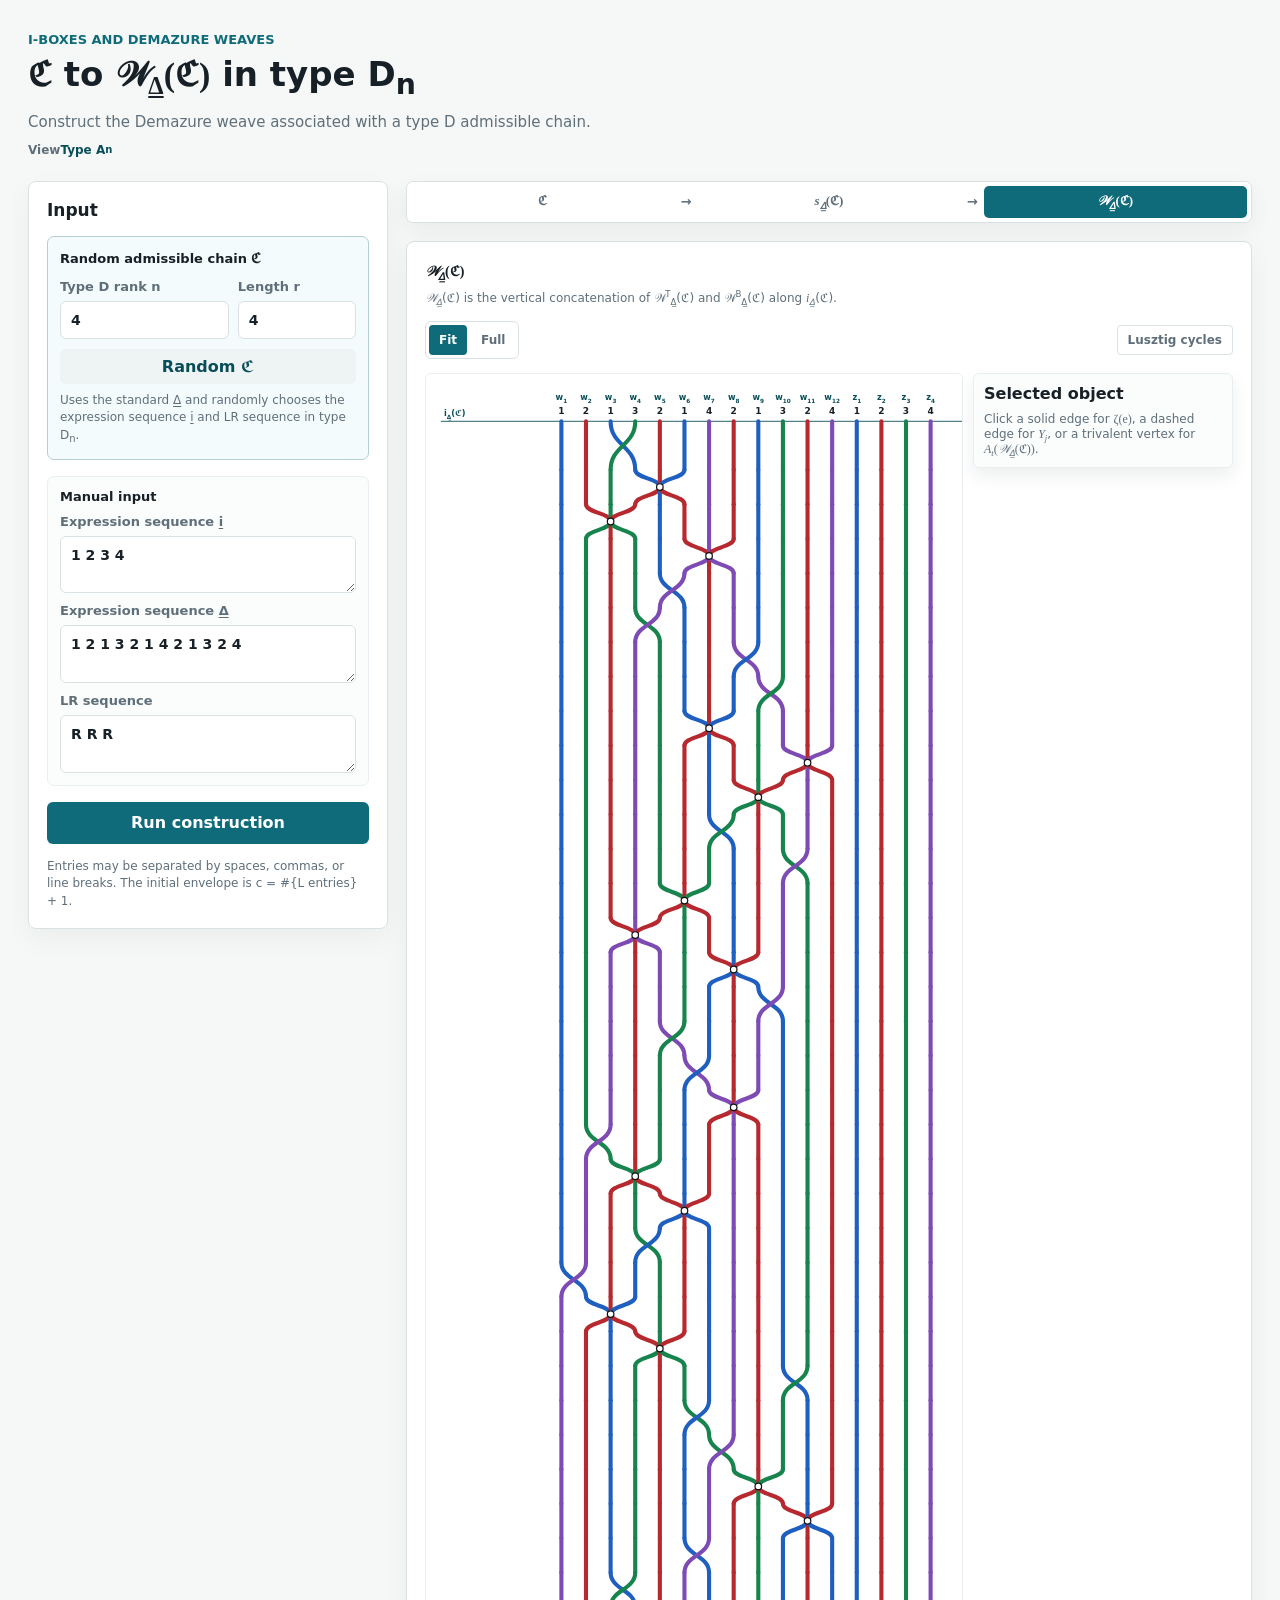
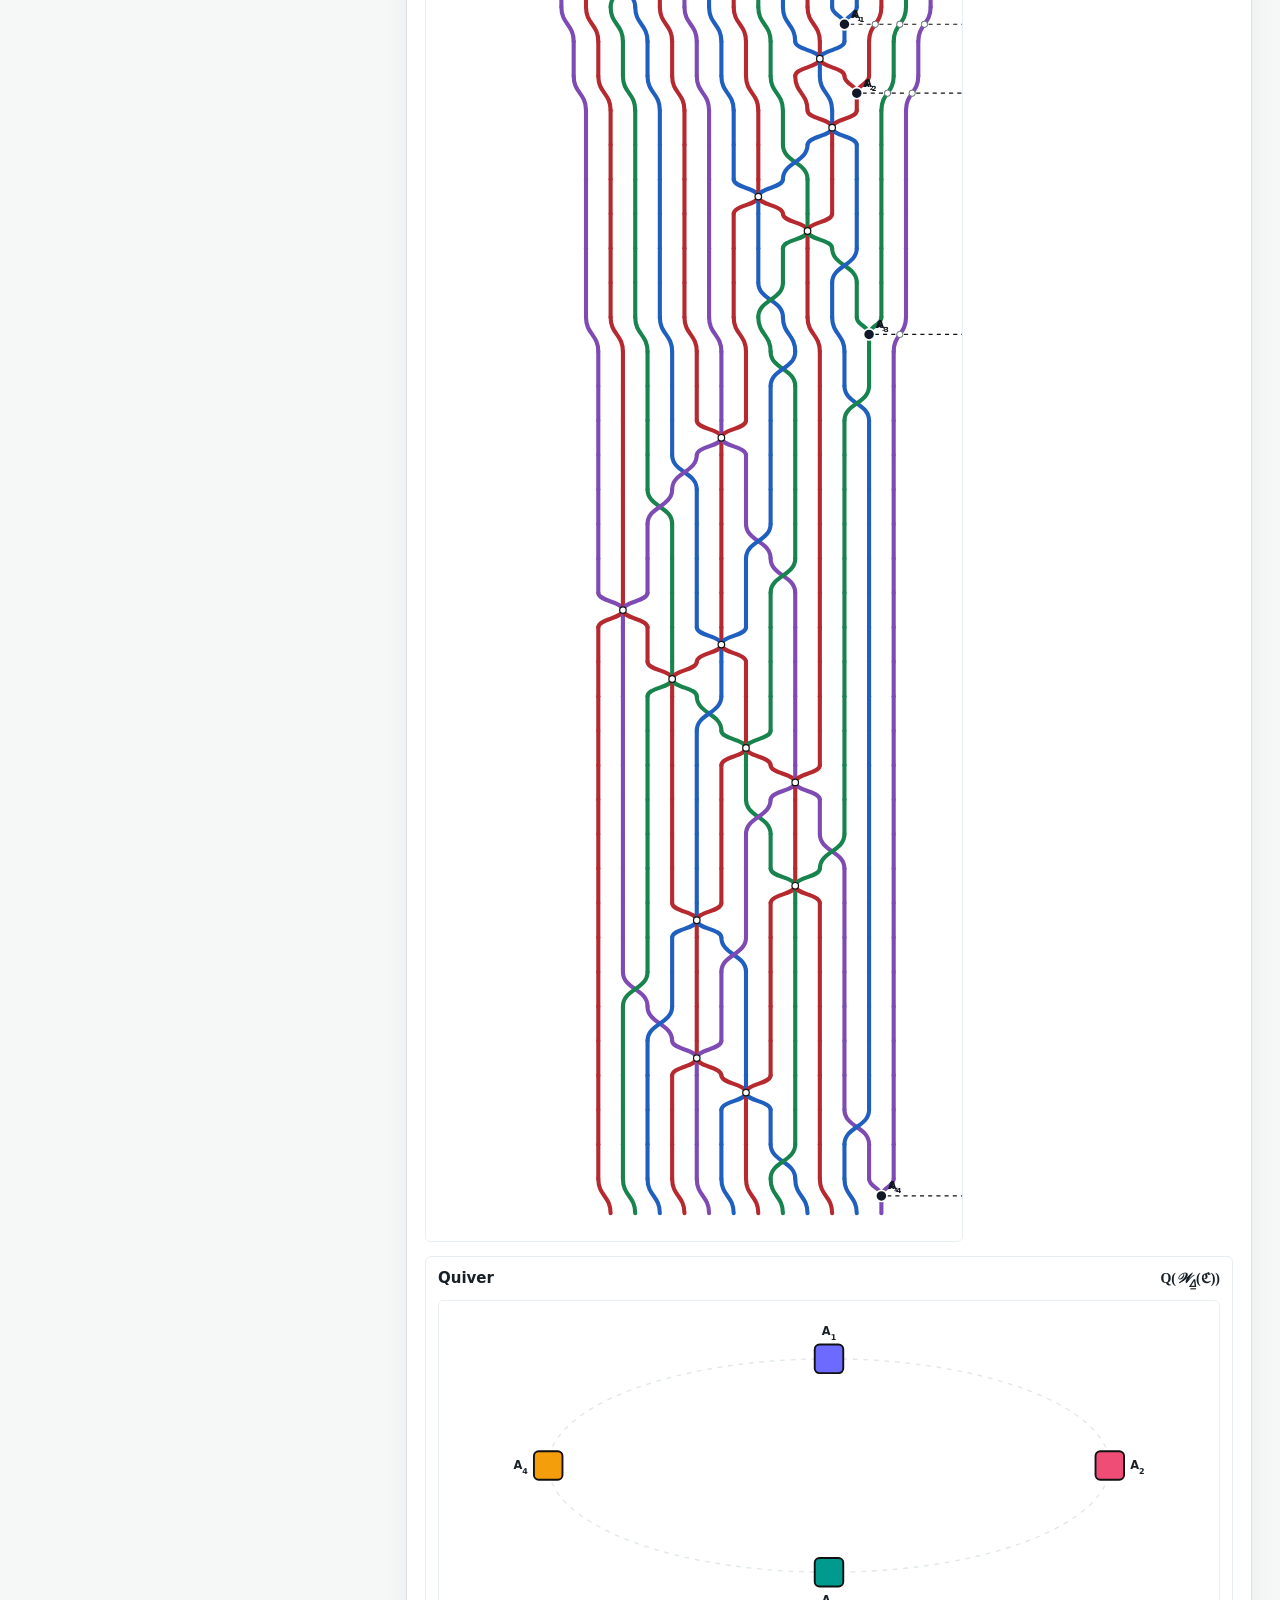
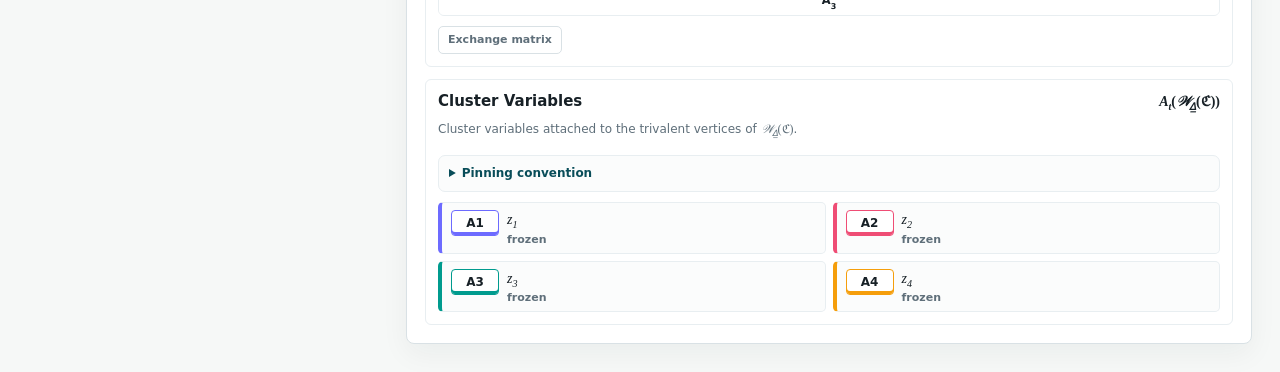
==== d-experiment.html @ 9f7ff583 "Stabilize type D random examples" ====
<!doctype html>
<html lang="en">
  <head>
    <meta charset="utf-8">
    <meta name="viewport" content="width=device-width, initial-scale=1">
    <title>Type D_n Admissible Chain and Demazure Weave</title>
    <link rel="stylesheet" href="./style.css">
  </head>
  <body>
    <main class="app-shell">
      <header class="page-header">
        <div>
          <p class="eyebrow">i-boxes and Demazure weaves</p>
          <h1><span class="formula header-formula">ℭ</span> to <span class="formula header-formula">𝒲<sub><span class="notation-underline">Δ</span></sub>(ℭ)</span> in type D<sub>n</sub></h1>
          <p class="subtitle">
            Construct the Demazure weave associated with a type D admissible chain.
          </p>
          <div class="page-links">
            <a class="page-link" href="./index.html">Type A<sub>n</sub></a>
          </div>
        </div>
      </header>

      <section class="workspace">
        <form id="input-form" class="input-panel">
          <div class="panel-header">
            <h2>Input</h2>
          </div>

          <section class="input-subpanel random-input-panel">
            <div class="input-subpanel-header">
              <h3>Random admissible chain <span class="formula">ℭ</span></h3>
            </div>
            <div class="random-input-grid">
              <label class="field">
                <span>Type D rank n</span>
                <input id="rank-input" name="rank" type="number" min="4" step="1" inputmode="numeric">
              </label>

              <label class="field">
                <span>Length r</span>
                <input id="r-input" name="r" type="number" min="1" step="1" inputmode="numeric">
              </label>
            </div>
            <button type="button" id="random-button" class="secondary-button random-button">Random ℭ</button>
            <p class="input-note">
              Uses the standard <span class="notation-underline">Δ</span> and randomly chooses the expression sequence <span class="notation-underline">i</span> and LR sequence in type D<sub>n</sub>.
            </p>
          </section>

          <section class="input-subpanel manual-input-panel">
            <div class="input-subpanel-header">
              <h3>Manual input</h3>
            </div>

            <label class="field">
              <span>Expression sequence <span class="notation-underline">i</span></span>
              <textarea id="u-input" name="u" rows="2" spellcheck="false"></textarea>
            </label>

            <label class="field">
              <span>Expression sequence <span class="notation-underline">Δ</span></span>
              <textarea id="rxw-input" name="rxw" rows="2" spellcheck="false"></textarea>
            </label>

            <label class="field">
              <span>LR sequence</span>
              <textarea id="lr-input" name="lr" rows="2" spellcheck="false"></textarea>
            </label>
          </section>

          <button type="submit" class="primary-button">Run construction</button>
          <p class="input-note">
            Entries may be separated by spaces, commas, or line breaks.
            The initial envelope is c = #{L entries} + 1.
          </p>
          <div id="error-box" class="error-box" hidden></div>
        </form>

        <section id="output" class="output-panel" aria-live="polite"></section>
      </section>
    </main>

    <script type="module" src="./src/d-experiment.mjs"></script>
  </body>
</html>
---- style.css ----
:root {
  color-scheme: light;
  --ink: #172026;
  --muted: #5f6f7a;
  --line: #d9e1e5;
  --soft-line: #e8eef1;
  --panel: #ffffff;
  --page: #f6f8f7;
  --accent: #0f6b7a;
  --accent-strong: #094d59;
  --accent-soft: #d8eef1;
  --ibox: #f6c05f;
  --ibox-line: #c6871c;
  --effective: #0f6b7a;
  --prefix: #d9e7ff;
  --chain: #f9e4b7;
  --lr-l-bg: #f8dfaa;
  --lr-l-line: #c28a23;
  --lr-r-bg: #dceee9;
  --lr-r-line: #74a99d;
  font-family: Inter, ui-sans-serif, system-ui, -apple-system, BlinkMacSystemFont, "Segoe UI", sans-serif;
}

* {
  box-sizing: border-box;
}

body {
  margin: 0;
  background: var(--page);
  color: var(--ink);
}

button,
input,
textarea {
  font: inherit;
}

.app-shell {
  width: min(1440px, 100%);
  margin: 0 auto;
  padding: 28px;
}

.page-header {
  display: flex;
  justify-content: space-between;
  align-items: end;
  gap: 24px;
  padding: 4px 0 24px;
}

.page-header > div {
  min-width: 0;
  max-width: 100%;
}

.eyebrow {
  margin: 0 0 8px;
  color: var(--accent);
  font-size: 13px;
  font-weight: 700;
  text-transform: uppercase;
}

h1,
h2 {
  margin: 0;
  font-weight: 750;
  letter-spacing: 0;
}

h1 {
  font-size: 34px;
  line-height: 1.15;
}

h2 {
  font-size: 17px;
}

.subtitle {
  max-width: 760px;
  margin: 10px 0 0;
  color: var(--muted);
  font-size: 15px;
  line-height: 1.55;
}

.page-links {
  display: flex;
  flex-wrap: wrap;
  gap: 10px;
  margin-top: 8px;
}

.page-link {
  display: inline-flex;
  align-items: center;
  color: var(--accent-strong);
  font-size: 12px;
  font-weight: 750;
  text-decoration: none;
}

.page-link::before {
  content: "View ";
  color: var(--muted);
  font-weight: 650;
}

.page-link:hover {
  color: var(--accent);
  text-decoration: underline;
  text-underline-offset: 3px;
}

.workspace {
  display: grid;
  grid-template-columns: minmax(280px, 360px) minmax(0, 1fr);
  gap: 18px;
  align-items: start;
}

.input-panel,
.card {
  min-width: 0;
  border: 1px solid var(--line);
  border-radius: 8px;
  background: var(--panel);
  box-shadow: 0 10px 28px rgba(23, 32, 38, 0.05);
}

.input-panel {
  position: sticky;
  top: 18px;
  display: grid;
  gap: 16px;
  padding: 18px;
}

.panel-header {
  display: flex;
  flex-wrap: wrap;
  align-items: center;
  justify-content: space-between;
  gap: 12px;
}

.button-row {
  display: flex;
  flex-wrap: wrap;
  gap: 7px;
}

.input-subpanel {
  display: grid;
  gap: 10px;
  border: 1px solid var(--soft-line);
  border-radius: 7px;
  background: #fbfcfc;
  padding: 12px;
}

.random-input-panel {
  border-color: color-mix(in srgb, var(--accent) 24%, var(--soft-line));
  background: #f4fbfc;
}

.input-subpanel-header {
  display: flex;
  align-items: baseline;
  justify-content: space-between;
  gap: 8px;
}

.input-subpanel-header h3 {
  margin: 0;
  color: var(--ink);
  font-size: 13px;
  font-weight: 850;
}

.random-input-grid {
  display: grid;
  grid-template-columns: minmax(0, 1fr) minmax(74px, 0.7fr);
  gap: 9px;
}

.dynkin-card {
  display: grid;
  grid-template-columns: 108px minmax(0, 1fr);
  align-items: center;
  gap: 10px;
  border: 1px solid var(--soft-line);
  border-radius: 7px;
  background: rgba(255, 255, 255, 0.68);
  padding: 10px;
}

.dynkin-card p {
  margin: 0;
  color: var(--muted);
  font-size: 12px;
  line-height: 1.35;
}

.pinning-details {
  border: 1px solid var(--soft-line);
  border-radius: 7px;
  background: rgba(255, 255, 255, 0.68);
  color: var(--muted);
  font-size: 12px;
  line-height: 1.45;
}

.pinning-details summary {
  cursor: pointer;
  color: var(--accent-strong);
  font-weight: 800;
  padding: 9px 10px;
}

.pinning-details p {
  margin: 0;
  padding: 0 10px 9px;
}

.variable-pinning-details {
  margin-top: 8px;
  background: #fbfcfc;
}

.pinning-basis {
  display: flex;
  flex-wrap: wrap;
  gap: 6px;
  padding: 0 10px 10px;
}

.pinning-basis .formula,
.pinning-chip {
  border: 1px solid var(--soft-line);
  border-radius: 999px;
  background: #fff;
  color: var(--ink);
  padding: 4px 8px;
  font-size: 12px;
}

.pinning-interactive {
  display: grid;
  grid-template-columns: minmax(128px, 0.75fr) minmax(0, 1.25fr);
  gap: 10px;
  padding: 0 10px 10px;
}

.pinning-diagram-slot,
.pinning-info-slot {
  min-width: 0;
}

.pinning-dynkin-svg {
  display: block;
  width: 100%;
  max-width: 260px;
  height: auto;
  overflow: visible;
}

.pinning-dynkin-edge {
  stroke: #69787a;
  stroke-width: 2;
  stroke-linecap: round;
}

.pinning-dynkin-node {
  cursor: pointer;
  outline: none;
}

.pinning-dynkin-node circle {
  fill: #fff;
  stroke: var(--accent-strong);
  stroke-width: 1.6;
}

.pinning-dynkin-node text {
  fill: var(--accent-strong);
  font-size: 12px;
  font-weight: 850;
  text-anchor: middle;
  pointer-events: none;
}

.pinning-dynkin-node:hover circle,
.pinning-dynkin-node:focus circle,
.pinning-dynkin-node.active circle {
  fill: var(--accent);
  stroke: var(--accent);
}

.pinning-dynkin-node:hover text,
.pinning-dynkin-node:focus text,
.pinning-dynkin-node.active text {
  fill: #fff;
}

.pinning-node-info {
  display: grid;
  gap: 8px;
}

.pinning-node-header,
.pinning-affected {
  display: flex;
  flex-wrap: wrap;
  align-items: center;
  gap: 6px;
}

.pinning-affected > span:first-child {
  color: var(--muted);
  font-size: 11px;
  font-weight: 800;
  text-transform: uppercase;
}

.pinning-block-grid {
  display: grid;
  grid-template-columns: repeat(2, minmax(0, 1fr));
  gap: 8px;
}

.pinning-block {
  display: grid;
  gap: 5px;
  border: 1px solid var(--soft-line);
  border-radius: 6px;
  background: #fff;
  padding: 7px;
}

.pinning-block-label {
  color: var(--muted);
  font-size: 11px;
  font-weight: 800;
}

.pinning-matrix {
  border-collapse: collapse;
  justify-self: start;
  font-size: 13px;
}

.pinning-matrix td {
  min-width: 22px;
  padding: 2px 5px;
  text-align: center;
}

@media (max-width: 760px) {
  .pinning-interactive {
    grid-template-columns: minmax(0, 1fr);
  }

  .pinning-block-grid {
    grid-template-columns: minmax(0, 1fr);
  }
}

.dynkin-diagram {
  position: relative;
  width: 94px;
  height: 76px;
}

.dynkin-node {
  position: absolute;
  z-index: 2;
  display: grid;
  place-items: center;
  width: 24px;
  height: 24px;
  border: 1.5px solid var(--accent-strong);
  border-radius: 50%;
  background: #fff;
  color: var(--accent-strong);
  font-size: 12px;
  font-weight: 800;
}

.dynkin-edge {
  position: absolute;
  z-index: 1;
  height: 2px;
  background: var(--accent-strong);
  transform-origin: left center;
}

.d4-diagram .node-1 {
  left: 4px;
  top: 38px;
}

.d4-diagram .node-2 {
  left: 38px;
  top: 38px;
}

.d4-diagram .node-3 {
  left: 72px;
  top: 4px;
}

.d4-diagram .node-4 {
  left: 72px;
  top: 38px;
}

.d4-diagram .edge-12 {
  left: 28px;
  top: 50px;
  width: 12px;
}

.d4-diagram .edge-23 {
  left: 58px;
  top: 43px;
  width: 38px;
  transform: rotate(-45deg);
}

.d4-diagram .edge-24 {
  left: 62px;
  top: 50px;
  width: 12px;
}

.field {
  display: grid;
  gap: 7px;
  color: var(--muted);
  font-size: 13px;
  font-weight: 650;
}

.field input,
.field select,
.field textarea {
  min-width: 0;
  width: 100%;
  border: 1px solid var(--line);
  border-radius: 6px;
  background: #fff;
  color: var(--ink);
  font-size: 14px;
  line-height: 1.35;
  outline: none;
}

.field input,
.field select {
  height: 38px;
  padding: 8px 10px;
}

.field textarea {
  resize: vertical;
  min-height: 48px;
  padding: 9px 10px;
}

.field input:focus,
.field select:focus,
.field textarea:focus {
  border-color: var(--accent);
  box-shadow: 0 0 0 3px rgba(15, 107, 122, 0.14);
}

.primary-button,
.secondary-button {
  min-width: 0;
  border: 1px solid transparent;
  border-radius: 6px;
  cursor: pointer;
  font-weight: 700;
}

.primary-button {
  min-height: 42px;
  padding: 10px 13px;
  background: var(--accent);
  color: white;
}

.primary-button:hover {
  background: var(--accent-strong);
}

.secondary-button {
  min-height: 34px;
  padding: 7px 11px;
  background: #eef3f4;
  color: var(--accent-strong);
}

.secondary-button:hover {
  border-color: var(--accent);
}

.random-button {
  width: 100%;
}

.input-note {
  margin: -2px 0 0;
  color: var(--muted);
  font-size: 12px;
  line-height: 1.45;
}

.error-box {
  border: 1px solid #e2a9a9;
  border-radius: 6px;
  background: #fff1f1;
  color: #8b2727;
  padding: 10px 12px;
  font-size: 13px;
  line-height: 1.4;
}

.debug-box {
  display: grid;
  grid-template-columns: repeat(auto-fit, minmax(126px, 1fr));
  gap: 8px;
  color: var(--muted);
  font-size: 13px;
  line-height: 1.45;
}

.status-item {
  display: grid;
  gap: 2px;
  border: 1px solid var(--soft-line);
  border-radius: 7px;
  background: #fbfcfc;
  padding: 9px 10px;
}

.status-item span {
  color: var(--muted);
  font-size: 11px;
  font-weight: 750;
  text-transform: uppercase;
}

.status-item strong {
  color: var(--ink);
  font-size: 15px;
  font-weight: 850;
}

.output-panel {
  display: grid;
  gap: 18px;
  min-width: 0;
}

.trace-view {
  display: grid;
  gap: 18px;
  min-width: 0;
}

.construction-stepper {
  position: sticky;
  top: 18px;
  z-index: 5;
  display: flex;
  flex-wrap: wrap;
  width: 100%;
  max-width: 100%;
  gap: 4px;
  border: 1px solid var(--line);
  border-radius: 7px;
  background: #fff;
  padding: 4px;
  box-shadow: 0 8px 22px rgba(23, 32, 38, 0.06);
}

.step-button {
  flex: 1 1 76px;
  min-height: 32px;
  border: 0;
  border-radius: 5px;
  background: transparent;
  color: var(--muted);
  padding: 6px 10px;
  cursor: pointer;
  font-size: 13px;
  font-weight: 750;
}

.step-arrow {
  display: grid;
  place-items: center;
  color: var(--muted);
  font-size: 13px;
  font-weight: 800;
  padding: 0 2px;
}

.step-button.active {
  background: var(--accent);
  color: #fff;
}

.step-button .math,
.step-button .formula {
  color: inherit;
  font-size: inherit;
}

.step-button.active .math,
.step-button.active .formula {
  color: #fff;
}

.notation-underline {
  text-decoration: underline;
  text-underline-offset: 2px;
}

.step-active-whole .step-section:not(.step-whole),
.step-active-chain .step-section:not(.step-chain),
.step-active-string .step-section:not(.step-string) {
  display: none;
}

.card {
  padding: 18px;
  overflow: hidden;
}

.card:has(.edge-label-viewer) {
  overflow: visible;
}

.card h2 {
  margin-bottom: 14px;
}

.card-subtitle {
  margin: -6px 0 14px;
  color: var(--muted);
  font-size: 12px;
  line-height: 1.45;
  max-width: 900px;
}

.card-subtitle .formula {
  color: inherit;
  font-family: inherit;
  font-size: inherit;
  line-height: inherit;
}

.card-subtitle .formula-variable {
  font-family: ui-serif, Georgia, "Times New Roman", serif;
}

.summary-label {
  display: block;
  color: var(--muted);
  font-size: 12px;
  font-weight: 700;
}

.summary-label .summary-label-formula {
  color: inherit;
  font-size: inherit;
  font-weight: inherit;
}

.timeline {
  overflow-x: auto;
  padding-bottom: 4px;
}

.chain-visual-block {
  display: grid;
  gap: 16px;
}

.admissible-chain-panel {
  gap: 12px;
}

.admissible-chain-body {
  display: grid;
  gap: 14px;
}

.chain-panel-note .formula {
  font-weight: 750;
}

.chain-section {
  display: grid;
  gap: 9px;
}

.chain-section-header {
  display: flex;
  flex-wrap: wrap;
  align-items: center;
  justify-content: space-between;
  gap: 8px 12px;
}

.chain-section-title {
  color: var(--accent-strong);
  font-size: 12px;
  font-weight: 850;
}

.chain-ribbon-block {
  display: grid;
  gap: 10px;
}

.chain-ribbon-title {
  display: flex;
  flex-wrap: wrap;
  align-items: baseline;
  gap: 10px;
}

.chain-ribbon-meta {
  color: var(--muted);
  font-size: 12px;
  font-weight: 650;
}

.chain-ribbon {
  display: flex;
  gap: 8px;
  overflow-x: auto;
  padding-bottom: 4px;
}

.chain-quiver-section {
  margin-top: 2px;
}

.chain-quiver-scroll {
  max-height: none;
}

.signed-word-details {
  border: 1px solid var(--soft-line);
  border-radius: 6px;
  background: #fff;
  color: var(--muted);
  font-size: 12px;
}

.signed-word-summary {
  display: flex;
  align-items: baseline;
  gap: 6px;
  cursor: pointer;
  padding: 7px 9px;
  color: var(--accent-strong);
  font-weight: 850;
}

.signed-word-summary .formula {
  color: inherit;
  font-size: inherit;
}

.signed-word-chips {
  display: flex;
  flex-wrap: wrap;
  gap: 5px;
  border-top: 1px solid var(--soft-line);
  padding: 8px 9px;
}

.signed-word-chip {
  display: inline-flex;
  align-items: center;
  justify-content: center;
  gap: 1px;
  min-width: 32px;
  min-height: 24px;
  border: 1px solid var(--line);
  border-radius: 5px;
  background: #fbfcfc;
  color: var(--ink);
  font-weight: 850;
}

.signed-word-chip.positive {
  border-color: var(--lr-l-line);
  background: var(--lr-l-bg);
}

.signed-word-chip.negative {
  border-color: var(--lr-r-line);
  background: var(--lr-r-bg);
}

.signed-word-sign {
  color: var(--muted);
  font-size: 11px;
}

.determinantial-expression {
  color: var(--ink) !important;
  overflow-wrap: anywhere;
}

.determinantial-row.frozen {
  background: #fff;
}

.determinantial-row.frozen .determinantial-answer-label {
  border-color: var(--ink);
  box-shadow: inset 0 -3px 0 var(--cycle-color), 0 0 0 1px rgba(23, 32, 38, 0.12);
}

.determinantial-answer-label {
  min-width: 48px;
  padding: 4px 7px;
}

.determinantial-answer-label .formula {
  color: inherit;
  font-size: 11px;
  font-weight: 850;
  white-space: nowrap;
}

.chain-chip {
  flex: 0 0 auto;
  position: relative;
  display: grid;
  gap: 3px;
  min-width: 82px;
  border: 1px solid var(--soft-line);
  border-radius: 6px;
  background: #fff;
  padding: 8px 9px;
}

.chain-chip.frozen {
  border-color: #111827;
  box-shadow: inset 0 0 0 1px rgba(17, 24, 39, 0.1);
}

.chain-chip.frozen::after {
  content: "";
  position: absolute;
  top: 6px;
  right: 6px;
  width: 7px;
  height: 7px;
  border: 1.4px solid #111827;
  border-radius: 2px;
  background: #fff;
}

.chain-chip-title {
  color: var(--accent-strong);
  font-size: 12px;
  font-weight: 800;
}

.chain-chip-interval {
  color: var(--ink);
  font-family: ui-monospace, SFMono-Regular, Menlo, Consolas, monospace;
  font-size: 13px;
  font-weight: 750;
}

.chain-chip-color {
  color: var(--muted);
  font-size: 11px;
  font-weight: 700;
}

.timeline-row {
  display: grid;
  grid-template-columns: 58px repeat(var(--timeline-cols), 36px);
  gap: 5px;
  align-items: center;
  min-width: max-content;
  margin-bottom: 5px;
}

.timeline-label {
  color: var(--muted);
  font-size: 12px;
  font-weight: 750;
}

.timeline-cell {
  display: grid;
  place-items: center;
  width: 36px;
  height: 32px;
  border: 1px solid var(--line);
  border-radius: 5px;
  background: #fff;
  color: var(--ink);
  font-size: 13px;
  font-weight: 700;
}

.header-cell {
  border-color: transparent;
  background: transparent;
  color: var(--muted);
}

.in-envelope {
  background: var(--accent-soft);
  border-color: #9fcbd1;
}

.in-box {
  background: var(--ibox);
  border-color: var(--ibox-line);
}

.effective {
  outline: 3px solid rgba(15, 107, 122, 0.35);
  outline-offset: 1px;
}

.legend {
  display: flex;
  flex-wrap: wrap;
  gap: 12px;
  margin-top: 12px;
  color: var(--muted);
  font-size: 12px;
  font-weight: 650;
}

.compact-legend {
  margin-top: 0;
  gap: 8px;
  font-size: 11px;
}

.compact-legend .legend-box {
  width: 12px;
  height: 12px;
}

.legend-item {
  display: inline-flex;
  align-items: center;
  gap: 6px;
}

.legend-box {
  display: inline-block;
  width: 14px;
  height: 14px;
  border-radius: 3px;
  border: 1px solid var(--line);
}

.legend-box.envelope {
  background: var(--accent-soft);
  border-color: #9fcbd1;
}

.legend-box.ibox {
  background: var(--ibox);
  border-color: var(--ibox-line);
}

.legend-box.effective {
  background: #fff;
  border-color: var(--effective);
  box-shadow: 0 0 0 2px rgba(15, 107, 122, 0.35);
}

.legend-box.frozen {
  background: #fff;
  border-color: #111827;
  box-shadow: inset 0 0 0 1px rgba(17, 24, 39, 0.1);
}

.double-string-block {
  display: grid;
  gap: 12px;
}

.string-construction-panel,
.string-weave-preview {
  display: grid;
  gap: 9px;
  border: 1px solid var(--soft-line);
  border-radius: 6px;
  background: #fbfcfc;
  padding: 10px;
}

.string-panel-header {
  display: flex;
  flex-wrap: wrap;
  align-items: center;
  justify-content: space-between;
  gap: 8px 12px;
}

.string-panel-title {
  color: var(--ink);
  font-size: 15px;
  font-weight: 900;
}

.string-panel-subtitle {
  color: var(--muted);
  font-size: 12px;
  font-weight: 800;
}

.double-string-rule-note {
  margin: 0;
  color: var(--muted);
  font-size: 11px;
  line-height: 1.35;
}

.double-string-rule-note .formula {
  color: inherit;
  font-size: inherit;
  font-weight: 750;
}

.chain-data-details {
  border: 1px solid var(--soft-line);
  border-radius: 6px;
  background: #fff;
  color: var(--muted);
  font-size: 12px;
}

.chain-data-summary {
  display: flex;
  align-items: baseline;
  gap: 6px;
  cursor: pointer;
  padding: 8px 10px;
  color: var(--accent-strong);
  font-weight: 850;
}

.chain-data-summary .formula {
  color: inherit;
  font-size: inherit;
}

.chain-data-grid {
  display: grid;
  grid-template-columns: auto minmax(0, 1fr);
  gap: 6px 10px;
  border-top: 1px solid var(--soft-line);
  padding: 9px 10px 10px;
}

.chain-data-row-label {
  color: var(--muted);
  font-size: 12px !important;
  font-weight: 750;
  white-space: nowrap;
}

.chain-data-values {
  display: grid;
  grid-template-columns: repeat(var(--chain-data-cols), minmax(20px, auto));
  gap: 5px;
  justify-content: start;
  min-width: 0;
}

.chain-data-cell {
  display: inline-flex;
  align-items: center;
  justify-content: center;
  min-width: 24px;
  min-height: 22px;
  border: 1px solid var(--soft-line);
  border-radius: 4px;
  background: #fbfcfc;
  color: var(--ink);
  font-size: 12px;
  font-weight: 750;
}

.chain-data-cell.empty-cell {
  background: transparent;
  border-color: transparent;
}

.chain-data-cell.side-l,
.double-string-chip.chain.side-l {
  background: var(--lr-l-bg) !important;
  border-color: var(--lr-l-line) !important;
}

.chain-data-cell.side-r,
.double-string-chip.chain.side-r {
  background: var(--lr-r-bg) !important;
  border-color: var(--lr-r-line) !important;
}

.double-string-expression {
  display: flex;
  flex-wrap: wrap;
  align-items: center;
  gap: 8px;
  border: 1px solid var(--soft-line);
  border-radius: 6px;
  background: #fff;
  padding: 10px 12px;
}

.double-string-expression > .formula {
  color: var(--ink);
  font-size: 15px;
  font-weight: 850;
}

.double-string-chips {
  display: flex;
  flex-wrap: wrap;
  gap: 6px;
  min-width: 0;
}

.double-string-chip {
  display: inline-flex;
  align-items: center;
  justify-content: center;
  min-width: 36px;
  min-height: 30px;
  border: 1px solid var(--line);
  border-radius: 5px;
  padding: 5px 8px;
  color: var(--ink);
  font-family: ui-monospace, SFMono-Regular, Menlo, Consolas, monospace;
  font-size: 12px;
  font-weight: 800;
}

.double-string-chip.prefix {
  background: var(--prefix);
  border-color: #a9c5f2;
}

.double-string-chip.chain {
  background: var(--chain);
  border-color: #d4a94e;
}

.string-weave-preview-header {
  display: flex;
  flex-wrap: wrap;
  align-items: baseline;
  justify-content: start;
  gap: 8px;
}

.string-weave-boundary {
  display: grid;
  gap: 7px;
  border: 1px solid #9fcbd1;
  border-left: 5px solid var(--accent);
  border-radius: 6px;
  background: #f4fbfc;
  padding: 10px;
}

.string-weave-boundary .math {
  color: var(--accent-strong);
  font-size: 13px;
}

.weave-scroll.string-weave-scroll {
  display: grid;
  place-items: start center;
  max-height: none;
  overflow: visible;
  border: 0;
  background: transparent;
  padding-top: 8px;
}

.string-weave-scroll .weave-svg {
  width: min(100%, 840px);
  min-width: 0;
}

.string-weave-scroll.full-mode .weave-svg {
  width: min(100%, 980px);
  min-width: 0;
  max-width: 100%;
}

.weave-block {
  display: grid;
  gap: 14px;
}

.weave-scroll {
  min-width: 0;
  overflow: auto;
  border: 1px solid var(--soft-line);
  border-radius: 6px;
  background: #fff;
}

.full-weave-toolbar {
  display: flex;
  flex-wrap: wrap;
  align-items: center;
  justify-content: space-between;
  gap: 8px;
}

.full-weave-control-group {
  display: inline-flex;
  gap: 4px;
  border: 1px solid var(--line);
  border-radius: 6px;
  background: #fff;
  padding: 3px;
}

.weave-size-button,
.weave-toggle-button {
  min-height: 30px;
  border: 0;
  border-radius: 4px;
  background: transparent;
  color: var(--muted);
  padding: 6px 10px;
  cursor: pointer;
  font-size: 12px;
  font-weight: 800;
}

.weave-toggle-button {
  border: 1px solid var(--line);
  background: #fff;
}

.weave-size-button.active,
.weave-toggle-button.active {
  background: var(--accent);
  color: #fff;
}

.whole-mode-view {
  display: grid;
  gap: 12px;
}

.whole-mode-view[hidden] {
  display: none;
}

.weave-detail-panel {
  border: 1px solid var(--soft-line);
  border-radius: 6px;
  background: #fbfcfc;
  overflow: visible;
}

.weave-detail-summary {
  display: flex;
  flex-wrap: wrap;
  align-items: baseline;
  justify-content: space-between;
  gap: 8px;
  padding: 10px 12px;
  cursor: pointer;
  list-style: none;
}

.weave-detail-summary::-webkit-details-marker {
  display: none;
}

.weave-detail-summary::after {
  content: "+";
  color: var(--muted);
  font-weight: 900;
}

.weave-detail-panel[open] > .weave-detail-summary {
  border-bottom: 1px solid var(--soft-line);
}

.weave-detail-panel[open] > .weave-detail-summary::after {
  content: "-";
}

.weave-detail-title {
  color: var(--ink);
  font-size: 13px;
  font-weight: 850;
}

.weave-detail-note {
  margin-right: auto;
  color: var(--muted);
  font-size: 12px;
  font-weight: 650;
}

.weave-detail-note .formula,
.small-note .formula {
  color: inherit;
  font-size: inherit;
  line-height: inherit;
}

.weave-detail-body {
  padding: 12px;
}

.answer-panel {
  min-width: 0;
  display: grid;
  gap: 10px;
  border: 1px solid var(--soft-line);
  border-radius: 6px;
  background: #fff;
  padding: 12px;
}

.answer-panel-header {
  display: flex;
  flex-wrap: wrap;
  align-items: baseline;
  justify-content: space-between;
  gap: 8px;
}

.answer-panel-header h3 {
  margin: 0;
  color: var(--ink);
  font-size: 15px;
}

.answer-panel-actions {
  display: inline-flex;
  flex-wrap: wrap;
  align-items: center;
  justify-content: flex-end;
  gap: 8px;
  min-width: 0;
  text-align: right;
}

.clear-selection-button {
  display: none;
  min-height: 28px;
  border: 1px solid var(--line);
  border-radius: 5px;
  background: #fff;
  color: var(--muted);
  padding: 4px 9px;
  cursor: pointer;
  font-size: 11px;
  font-weight: 800;
}

.has-cluster-selection .clear-selection-button,
.has-quiver-arrow-selection .clear-selection-button {
  display: inline-flex;
  align-items: center;
}

.clear-selection-button:hover,
.clear-selection-button:focus {
  border-color: var(--accent);
  color: var(--accent-strong);
  outline: none;
}

.exchange-matrix-toggle-block {
  display: grid;
  justify-items: start;
  gap: 8px;
}

.exchange-matrix-toggle {
  min-height: 28px;
  border: 1px solid var(--line);
  border-radius: 5px;
  background: #fff;
  color: var(--muted);
  padding: 4px 9px;
  cursor: pointer;
  font-size: 11px;
  font-weight: 850;
}

.exchange-matrix-toggle:hover,
.exchange-matrix-toggle:focus,
.exchange-matrix-toggle.active {
  border-color: var(--accent);
  color: var(--accent-strong);
  outline: none;
}

.exchange-matrix-panel {
  width: 100%;
  display: grid;
  gap: 6px;
}

.exchange-matrix-panel.hidden {
  display: none;
}

.exchange-matrix-caption {
  color: var(--muted);
  font-size: 11px;
  font-weight: 800;
}

.exchange-matrix-scroll {
  max-width: 100%;
  overflow: auto;
  border: 1px solid var(--soft-line);
  border-radius: 6px;
  background: #fbfcfc;
}

.exchange-matrix-table {
  border-collapse: collapse;
  min-width: 100%;
  color: var(--ink);
  font-family: ui-monospace, SFMono-Regular, Menlo, Consolas, monospace;
  font-size: 11px;
}

.exchange-matrix-table th,
.exchange-matrix-table td {
  min-width: 34px;
  border: 1px solid var(--soft-line);
  padding: 5px 7px;
  text-align: center;
}

.exchange-matrix-table th {
  background: #fff;
  color: var(--ink);
  font-weight: 850;
}

.exchange-matrix-corner {
  color: var(--muted);
}

.exchange-matrix-zero {
  color: #a0a9af;
}

.exchange-matrix-positive,
.exchange-matrix-negative {
  color: var(--accent-strong);
  font-weight: 850;
}

.calculation-details-body {
  display: grid;
  gap: 14px;
}

.calculation-selector {
  display: flex;
  flex-wrap: wrap;
  gap: 7px;
  border: 1px solid var(--soft-line);
  border-radius: 6px;
  background: #fbfcfc;
  padding: 8px;
}

.calculation-selector-button {
  min-height: 32px;
  border: 1px solid var(--soft-line);
  border-left: 5px solid var(--cycle-color);
  border-radius: 5px;
  background: #fff;
  color: var(--ink);
  cursor: pointer;
  padding: 5px 10px;
  font-size: 12px;
  font-weight: 850;
}

.calculation-selector-button:hover,
.calculation-selector-button.active {
  border-color: var(--cycle-color);
  background: color-mix(in srgb, var(--cycle-color) 10%, #fff);
  box-shadow: 0 0 0 2px color-mix(in srgb, var(--cycle-color) 18%, transparent);
}

.single-calculation {
  display: grid;
  gap: 12px;
  overflow: visible;
}

.single-calculation-summary {
  display: grid;
  grid-template-columns: auto minmax(120px, auto) minmax(0, 1fr);
  gap: 10px;
  align-items: center;
  border: 1px solid var(--soft-line);
  border-radius: 6px;
  background: #fff;
  padding: 10px;
}

.single-calculation-summary-text {
  display: grid;
  gap: 2px;
}

.single-calculation-final {
  min-width: 0;
  border-left: 1px solid var(--soft-line);
  padding-left: 10px;
}

.single-calculation-section {
  display: grid;
  gap: 9px;
  border: 1px solid var(--soft-line);
  border-radius: 6px;
  background: #fff;
  padding: 10px;
}

.variable-viewer-section {
  overflow: visible;
}

.single-calculation-section h3 {
  margin: 0;
  color: var(--ink);
  font-size: 13px;
}

.edge-label-viewer {
  display: grid;
  grid-template-columns: minmax(0, 1.4fr) minmax(260px, 0.6fr);
  gap: 10px;
  align-items: start;
}

.main-interactive-weave {
  align-items: stretch;
}

.main-interactive-weave .edge-label-viewer-figure {
  display: grid;
  place-items: start center;
  min-width: 0;
  max-height: none;
  overflow: auto;
  padding-top: 8px;
}

.main-interactive-weave .edge-label-viewer-svg {
  width: min(100%, 820px);
  min-width: 640px;
  margin: 0 auto;
}

.main-interactive-weave.full-mode .edge-label-viewer-figure {
  display: block;
  min-width: 0;
  max-height: none;
  overflow: auto;
}

.main-interactive-weave.full-mode .edge-label-viewer-svg {
  width: max(1100px, 100%);
  min-width: 1100px;
}

.edge-label-viewer-figure {
  overflow: auto;
  border: 1px solid var(--soft-line);
  border-radius: 6px;
  background: #fff;
}

.edge-label-viewer-svg {
  display: block;
  width: 100%;
  min-width: 780px;
  height: auto;
}

.viewer-background {
  cursor: default;
}

.main-interactive-weave.has-weave-focus .weave-strand,
.main-interactive-weave.has-weave-focus .weave-dashed-ray,
.main-interactive-weave.has-weave-focus .weave-move-dot,
.main-interactive-weave.has-weave-focus .weave-tri-dot,
.main-interactive-weave.has-weave-focus .weave-virtual-dot {
  opacity: 0.2;
}

.main-interactive-weave.has-weave-focus .cluster-vertex-node.related,
.main-interactive-weave.has-weave-focus .dashed-edge-node.related,
.main-interactive-weave.has-weave-focus .virtual-vertex-marker.related {
  opacity: 1;
}

.edge-label-node {
  fill: #fff;
  stroke: #6b7780;
  stroke-width: 1.6;
  cursor: pointer;
}

.edge-label-node:hover,
.edge-label-node.active {
  fill: var(--accent);
  stroke: #111827;
  stroke-width: 2.2;
}

.edge-label-node.related {
  stroke: var(--accent-strong);
  stroke-width: 2.1;
}

.edge-label-node.top-edge {
  stroke: #94a3b8;
}

.edge-label-segment {
  fill: none;
  stroke: transparent;
  stroke-width: 10;
  stroke-linecap: butt;
  cursor: pointer;
  pointer-events: stroke;
}

.edge-label-segment:hover,
.edge-label-segment.active {
  stroke: rgba(15, 107, 122, 0.34);
}

.edge-label-segment:focus {
  stroke: rgba(15, 107, 122, 0.34);
  outline: none;
}

.edge-label-segment.related {
  stroke-width: 12;
}

.edge-label-segment.related:hover,
.edge-label-segment.related.active {
  stroke: rgba(198, 135, 28, 0.42);
}

.cluster-vertex-node {
  fill: #111827;
  stroke: #fff;
  stroke-width: 2;
  cursor: pointer;
}

.cluster-vertex-node.related {
  stroke: var(--accent-strong);
  stroke-width: 3;
}

.cluster-vertex-node:hover,
.cluster-vertex-node.active {
  fill: var(--accent);
  stroke: #111827;
}

.cluster-vertex-node:focus {
  fill: var(--accent);
  stroke: #111827;
  outline: none;
}

.cluster-vertex-node-label {
  text-anchor: start;
  fill: #111827;
  font-size: 10px;
  font-weight: 900;
}

.dashed-edge-node {
  stroke: transparent;
  stroke-width: 11;
  stroke-linecap: butt;
  cursor: pointer;
  pointer-events: stroke;
}

.dashed-edge-node:hover,
.dashed-edge-node.active {
  stroke: rgba(15, 107, 122, 0.28);
}

.dashed-edge-node:focus {
  stroke: rgba(15, 107, 122, 0.28);
  outline: none;
}

.virtual-vertex-marker {
  fill: #fff;
  stroke: #6b7780;
  stroke-width: 1.2;
  pointer-events: none;
}

.virtual-vertex-marker.related {
  stroke: var(--accent-strong);
  stroke-width: 1.6;
}

.quiver-evidence-marker {
  opacity: 0;
  pointer-events: none;
  transition: opacity 120ms ease;
}

.quiver-evidence-marker.visible {
  opacity: 1;
}

.quiver-evidence-marker.star-evidence {
  opacity: 0.72;
}

.quiver-evidence-arrow {
  fill: none;
  stroke: #111827;
  stroke-width: 2.6;
  stroke-linecap: round;
  stroke-linejoin: round;
}

.quiver-evidence-arrowhead {
  fill: #111827;
}

.dashed-matrix-label {
  text-anchor: middle;
  fill: var(--accent-strong);
  font-size: 9px;
  font-weight: 850;
}

.selection-cluster-label {
  opacity: 0;
  transition: opacity 120ms ease;
}

.selection-cluster-label.visible {
  opacity: 1;
}

.edge-label-local-name {
  text-anchor: middle;
  fill: var(--accent-strong);
  font-size: 9px;
  font-weight: 900;
}

.edge-label-info {
  position: sticky;
  top: 84px;
  z-index: 3;
  align-self: start;
  display: grid;
  align-content: start;
  gap: 9px;
  border: 1px solid var(--soft-line);
  border-radius: 6px;
  background: #fbfcfc;
  padding: 10px;
  max-height: calc(100vh - 104px);
  overflow: auto;
  box-shadow: 0 8px 18px rgba(23, 32, 38, 0.08);
}

.edge-label-viewer.has-selection .edge-label-info {
  border-color: color-mix(in srgb, var(--accent) 42%, var(--soft-line));
  box-shadow: 0 10px 24px rgba(15, 107, 122, 0.12);
}

.main-interactive-weave .edge-label-info {
  top: 14px;
}

.top-coordinate-label {
  text-anchor: middle;
  fill: var(--accent-strong);
  font-size: 10px;
  font-weight: 900;
}

.edge-label-info-title {
  display: flex;
  flex-wrap: wrap;
  align-items: baseline;
  gap: 8px;
}

.selection-clear-button {
  margin-left: auto;
  min-height: 25px;
  border: 1px solid var(--line);
  border-radius: 5px;
  background: #fff;
  color: var(--muted);
  padding: 3px 8px;
  cursor: pointer;
  font-size: 11px;
  font-weight: 800;
}

.selection-clear-button:hover,
.selection-clear-button:focus {
  border-color: var(--accent);
  color: var(--accent-strong);
  outline: none;
}

.variable-value-list {
  display: grid;
  gap: 9px;
}

.variable-value-block {
  min-width: 0;
  display: grid;
  gap: 4px;
  border: 1px solid var(--soft-line);
  border-radius: 6px;
  background: #fff;
  padding: 8px;
}

.variable-value-block .formula {
  display: block;
  white-space: normal;
  overflow-wrap: anywhere;
}

.quiver-evidence-list {
  display: grid;
  gap: 6px;
}

.quiver-evidence-item {
  display: grid;
  grid-template-columns: minmax(0, 1fr) auto;
  gap: 8px;
  align-items: center;
  border: 1px solid var(--soft-line);
  border-radius: 5px;
  background: #fff;
  padding: 6px 8px;
  font-size: 11px;
}

.quiver-evidence-source {
  color: var(--ink);
  font-weight: 750;
}

.quiver-evidence-value {
  color: var(--accent-strong);
  font-family: ui-monospace, SFMono-Regular, Menlo, Consolas, monospace;
  font-weight: 850;
}

.calculation-vertex-chip {
  display: inline-grid;
  place-items: center;
  min-width: 44px;
  min-height: 28px;
  border: 1px solid var(--cycle-color);
  border-radius: 5px;
  background: #fff;
  box-shadow: inset 0 -3px 0 var(--cycle-color);
  color: var(--ink);
  font-size: 12px;
  font-weight: 850;
}

.cluster-answer-list {
  display: grid;
  grid-template-columns: repeat(auto-fit, minmax(300px, 1fr));
  gap: 7px;
}

.cluster-answer-item {
  display: grid;
  grid-template-columns: 48px minmax(0, 1fr);
  gap: 8px;
  align-items: start;
  border: 1px solid var(--soft-line);
  border-left: 4px solid var(--cycle-color);
  border-radius: 5px;
  background: #fbfcfc;
  padding: 7px 9px;
}

.cluster-answer-item.selectable {
  cursor: pointer;
}

.cluster-answer-item.selectable:hover,
.cluster-answer-item.selectable:focus,
.cluster-answer-item.active {
  border-color: var(--cycle-color);
  background: #fff;
  box-shadow: 0 0 0 2px color-mix(in srgb, var(--cycle-color) 22%, transparent);
  outline: none;
}

.cluster-answer-item.paired {
  border-color: var(--cycle-color);
  background: #fff;
  box-shadow: inset 0 0 0 1px color-mix(in srgb, var(--cycle-color) 22%, transparent);
}

.cluster-answer-label {
  display: inline-grid;
  place-items: center;
  min-height: 26px;
  border: 1px solid var(--cycle-color);
  border-radius: 4px;
  background: #fff;
  box-shadow: inset 0 -3px 0 var(--cycle-color);
  color: var(--ink);
  font-size: 12px;
  font-weight: 850;
}

.cluster-answer-content {
  min-width: 0;
  display: grid;
  gap: 2px;
}

.cluster-answer-expression {
  display: block;
  white-space: normal;
  overflow-wrap: anywhere;
  color: var(--ink);
  font-family: ui-monospace, SFMono-Regular, Menlo, Consolas, monospace;
  font-size: 11px;
  line-height: 1.45;
}

.cluster-answer-meta {
  color: var(--muted);
  font-size: 11px;
  font-weight: 700;
}

.quiver-scroll {
  overflow-x: auto;
  border: 1px solid var(--soft-line);
  border-radius: 6px;
  background: #fff;
}

.quiver-svg {
  display: block;
  width: 100%;
  min-width: 620px;
  height: auto;
}

.quiver-guide {
  fill: none;
  stroke: #e0e7ea;
  stroke-width: 1.4;
  stroke-dasharray: 5 6;
}

.quiver-arrow {
  fill: none;
  stroke: #111;
  stroke-width: 2.2;
  opacity: 0.92;
  transition: opacity 120ms ease, stroke-width 120ms ease;
}

.quiver-arrow.selectable {
  cursor: pointer;
}

.quiver-arrow-hitbox {
  fill: none;
  stroke: transparent;
  stroke-width: 16;
  stroke-linecap: round;
  cursor: pointer;
  pointer-events: stroke;
}

.quiver-arrow.hover,
.quiver-arrow.active {
  stroke-width: 3.2;
  opacity: 1;
}

.quiver-arrow.dimmed {
  opacity: 0.14;
}

.quiver-arrow.dimmed.hover {
  opacity: 0.58;
}

.quiver-arrowhead {
  fill: #111;
}

.quiver-node {
  stroke: #111;
  stroke-width: 2;
  transition: stroke-width 120ms ease, filter 120ms ease;
}

.quiver-node-group.selectable {
  cursor: pointer;
}

.quiver-node-group.selectable:hover .quiver-node,
.quiver-node-group.selectable:focus .quiver-node,
.quiver-node-group.active .quiver-node {
  stroke-width: 3.4;
  filter: drop-shadow(0 0 4px rgba(0, 0, 0, 0.24));
  outline: none;
}

.quiver-node-group.paired .quiver-node {
  stroke-width: 3.2;
  filter: drop-shadow(0 0 4px rgba(0, 0, 0, 0.18));
}

.quiver-node-group.active .quiver-node-label {
  fill: #000;
}

.quiver-node-label,
.quiver-weight-label {
  fill: #172026;
  font-size: 12px;
  font-weight: 800;
  text-anchor: middle;
}

.quiver-weight-label {
  font-size: 10px;
  font-family: ui-monospace, SFMono-Regular, Menlo, Consolas, monospace;
}

.quiver-weight-box {
  fill: #fff;
  stroke: var(--line);
}

.weave-svg {
  display: block;
  width: 100%;
  min-width: 720px;
  height: auto;
}

.weave-svg.hidden {
  display: none;
}

.full-weave-svg.fit {
  min-width: 700px;
}

.full-weave-svg.full {
  min-width: 980px;
}

.full-weave-overview {
  display: grid;
  place-items: start center;
  max-height: 62vh;
  padding-top: 8px;
}

.full-weave-overview .weave-svg,
.full-weave-overview .full-weave-svg.fit {
  width: min(100%, 820px);
  max-width: none;
  max-height: none;
  min-width: 640px;
  margin: 0 auto;
}

.full-weave-overview.full-mode {
  display: block;
  max-height: 76vh;
}

.full-weave-overview.full-mode .weave-svg {
  width: max(1100px, 100%);
  max-width: none;
  max-height: none;
}

.weave-strand {
  stroke-width: 5;
  stroke-linecap: round;
  stroke-linejoin: round;
}

.weave-dashed-ray {
  stroke: #111;
  stroke-width: 1.4;
  stroke-dasharray: 5 5;
}

.weave-virtual-dot {
  fill: #fff;
  stroke: #111;
  stroke-width: 1.25;
}

.weave-move-dot {
  fill: #fff;
  stroke: #111;
  stroke-width: 1.5;
}

.weave-tri-dot {
  fill: #111;
  stroke: #111;
  stroke-width: 1.5;
}

.weave-label,
.weave-bottom-label,
.weave-cluster-label,
.weave-edge-number {
  font-size: 11px;
  text-anchor: middle;
  fill: #172026;
  font-weight: 700;
}

.weave-bottom-label {
  fill: #5f6f7a;
}

.weave-boundary-title {
  text-anchor: start;
  fill: #172026;
  font-size: 13px;
  font-weight: 850;
}

.weave-boundary-equation {
  text-anchor: start;
  fill: var(--accent-strong);
  font-size: 12px;
  font-weight: 900;
}

.weave-boundary-group-label {
  text-anchor: middle;
  fill: #5f6f7a;
  font-size: 9px;
  font-weight: 800;
}

.weave-boundary-bracket {
  fill: none;
  stroke: #8aa1aa;
  stroke-width: 1.2;
}

.weave-boundary-chip {
  stroke-width: 1.2;
}

.weave-boundary-chip.chain {
  fill: var(--chain);
  stroke: var(--ibox-line);
}

.weave-boundary-chip.prefix {
  fill: var(--prefix);
  stroke: #a9c5f2;
}

.weave-boundary-chip-text {
  text-anchor: middle;
  fill: #172026;
  font-size: 11px;
  font-weight: 850;
}

.weave-cluster-label {
  text-anchor: start;
  fill: #111;
  font-size: 12px;
}

.weave-virtual-label {
  text-anchor: start;
  fill: #5f6f7a;
  font-size: 9px;
  font-weight: 700;
}

.weave-edge-number {
  fill: #6b7780;
  font-size: 9px;
  font-family: ui-monospace, SFMono-Regular, Menlo, Consolas, monospace;
}

.full-weave-divider {
  stroke: var(--accent-strong);
  stroke-width: 1.6;
  opacity: 0.7;
}

.full-weave-region-label,
.full-weave-junction-label {
  fill: #172026;
  font-size: 11px;
  font-weight: 800;
  text-anchor: start;
}

.full-weave-junction-label {
  fill: var(--accent-strong);
  font-size: 10px;
}

.cycle-overlay {
  stroke-width: 10;
  stroke-linecap: round;
  stroke-linejoin: round;
  opacity: 0.72;
  pointer-events: none;
}

.cycle-overlay.active {
  stroke-width: 13;
  opacity: 0.92;
}

.cycle-overlay.focus-secondary {
  mix-blend-mode: multiply;
}

.cycle-overlay.star-secondary {
  stroke-width: 7;
  opacity: 0.42;
  mix-blend-mode: multiply;
}

.cycle-overlay.hidden {
  display: none;
}

.cycle-zero {
  color: var(--muted);
  font-family: ui-monospace, SFMono-Regular, Menlo, Consolas, monospace;
}

.matrix-entry-list {
  display: grid;
  gap: 5px;
  margin-top: 4px;
}

.matrix-entry-item {
  display: grid;
  grid-template-columns: 48px minmax(0, 1fr);
  gap: 6px;
  align-items: start;
}

.matrix-position {
  color: var(--muted);
  font-family: ui-monospace, SFMono-Regular, Menlo, Consolas, monospace;
  font-size: 11px;
  font-weight: 750;
}

.matrix-entry-item code {
  white-space: normal;
  overflow-wrap: anywhere;
  font-family: ui-monospace, SFMono-Regular, Menlo, Consolas, monospace;
  font-size: 11px;
}

.small-note {
  margin: 0;
  color: var(--muted);
  font-size: 12px;
}

.idelta-chip-row {
  display: flex;
  flex-wrap: wrap;
  gap: 8px;
  align-items: stretch;
}

.idelta-chip-group {
  display: grid;
  gap: 6px;
  min-width: 0;
  border: 1px solid var(--soft-line);
  border-radius: 6px;
  background: #fff;
  padding: 8px;
}

.idelta-chip-group-label {
  color: var(--muted);
  font-size: 11px;
  font-weight: 800;
}

.idelta-chip-list {
  display: flex;
  flex-wrap: wrap;
  gap: 6px;
}

.idelta-chip {
  min-width: 30px;
}

.math {
  color: var(--muted);
  font-size: 12px;
  font-weight: 750;
}

.formula {
  display: inline;
  overflow-wrap: anywhere;
  color: var(--ink);
  font-family: ui-serif, Georgia, "Times New Roman", serif;
  font-size: 14px;
  line-height: 1.45;
}

.header-formula,
.header-inline-formula {
  font-size: inherit;
  line-height: inherit;
}

.formula-variable {
  white-space: nowrap;
  font-style: italic;
}

.formula sub,
.formula sup {
  font-size: 0.72em;
  line-height: 0;
}

.formula-operator {
  padding: 0 0.18em;
}

.chain-chip-title.formula {
  color: var(--accent-strong);
  font-size: 12px;
  font-weight: 800;
}

.next-list {
  margin: 0;
  padding-left: 22px;
  color: var(--muted);
  line-height: 1.55;
}

@media (max-width: 980px) {
  .app-shell {
    padding: 18px;
  }

  .workspace {
    grid-template-columns: minmax(0, 1fr);
  }

  .input-panel {
    position: static;
  }

  .edge-label-viewer {
    grid-template-columns: 1fr;
  }

  .edge-label-info {
    position: static;
  }

}

@media (max-width: 620px) {
  html,
  body {
    max-width: 100%;
    overflow-x: hidden;
  }

  .app-shell {
    width: 100%;
    max-width: 100%;
    overflow-x: hidden;
    padding: 14px;
    margin-left: 0;
    margin-right: 0;
  }

  .page-header,
  .workspace,
  .input-panel,
  .output-panel,
  .trace-view,
  .card {
    width: 100%;
    max-width: 100%;
  }

  .page-header {
    min-width: 0;
  }

  .page-header > div,
  .subtitle,
  .workspace > *,
  .input-panel > *,
  .output-panel > *,
  .trace-view > *,
  .card > * {
    min-width: 0;
    max-width: 100%;
  }

  .page-header > div,
  .subtitle {
    width: 100%;
  }

  h1 {
    font-size: 26px;
    overflow-wrap: anywhere;
  }

  .subtitle {
    max-width: 32ch;
    overflow-wrap: anywhere;
  }

  .input-note,
  .card-subtitle {
    max-width: 32ch;
    overflow-wrap: anywhere;
  }

  .panel-header {
    display: grid;
    grid-template-columns: 1fr;
  }

  .button-row {
    display: grid;
    grid-template-columns: 1fr;
    max-width: 100%;
  }

  .random-input-grid {
    grid-template-columns: minmax(0, 1fr);
  }

  .secondary-button {
    width: 100%;
  }

  .field,
  .input-note,
  .primary-button {
    max-width: 100%;
  }

  .input-note,
  .card-subtitle {
    max-width: 32ch;
  }

  .primary-button {
    width: 100%;
  }

  .full-weave-toolbar {
    display: grid;
    grid-template-columns: minmax(0, 1fr);
    justify-items: start;
  }

  .weave-toggle-button {
    max-width: 100%;
    white-space: normal;
  }

  .construction-stepper {
    display: grid;
    grid-template-columns: 1fr;
    overflow-x: hidden;
  }

  .step-button {
    min-width: 0;
    padding: 6px 4px;
    font-size: 11px;
  }

  .card,
  .input-panel {
    padding: 14px;
  }

  .step-arrow {
    display: none;
  }

  .weave-svg,
  .quiver-svg,
  .string-weave-scroll .weave-svg,
  .full-weave-overview .weave-svg {
    width: 100%;
    min-width: 0;
  }

  .full-weave-overview {
    place-items: start;
    overflow-x: auto;
  }

  .full-weave-overview .full-weave-svg.fit {
    width: 640px;
    min-width: 640px;
  }

  .string-weave-scroll.full-mode .weave-svg {
    width: 100%;
    min-width: 0;
  }

  .full-weave-overview.full-mode .weave-svg {
    width: 760px;
    min-width: 760px;
  }
}
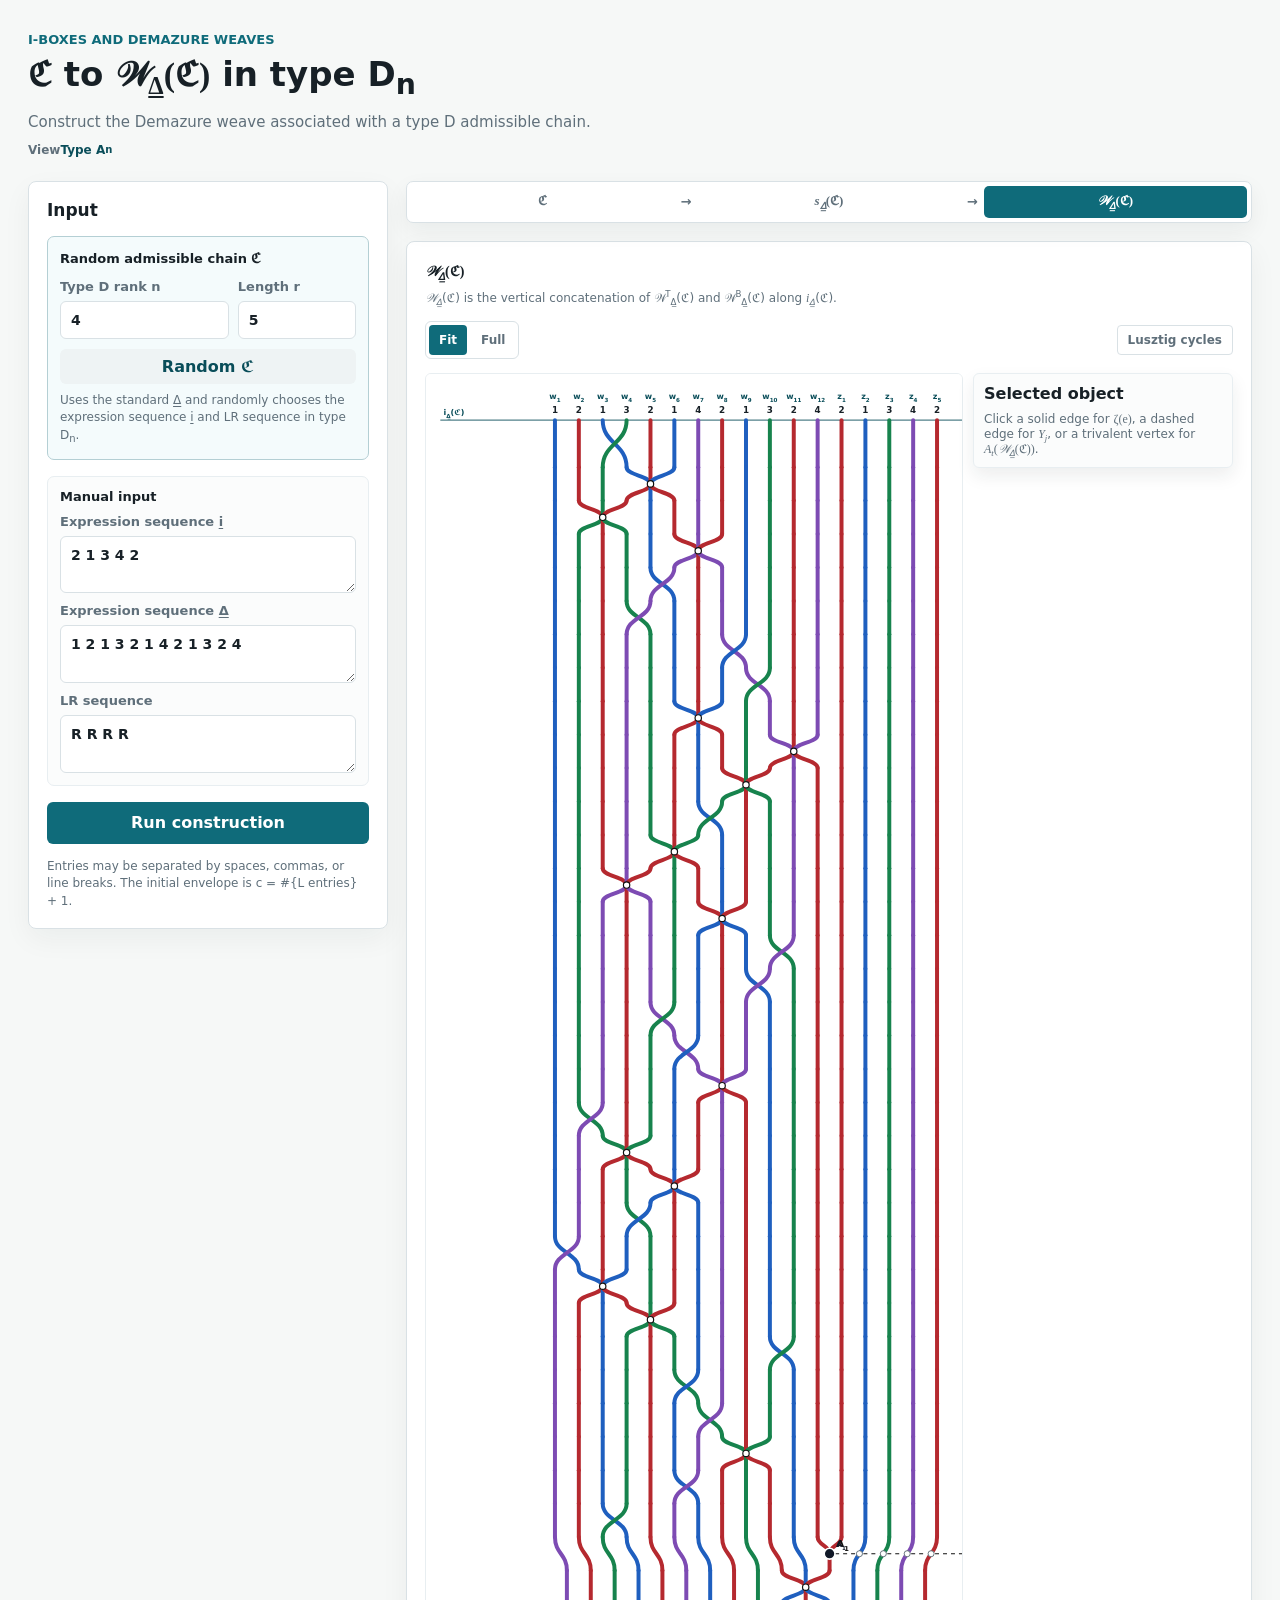
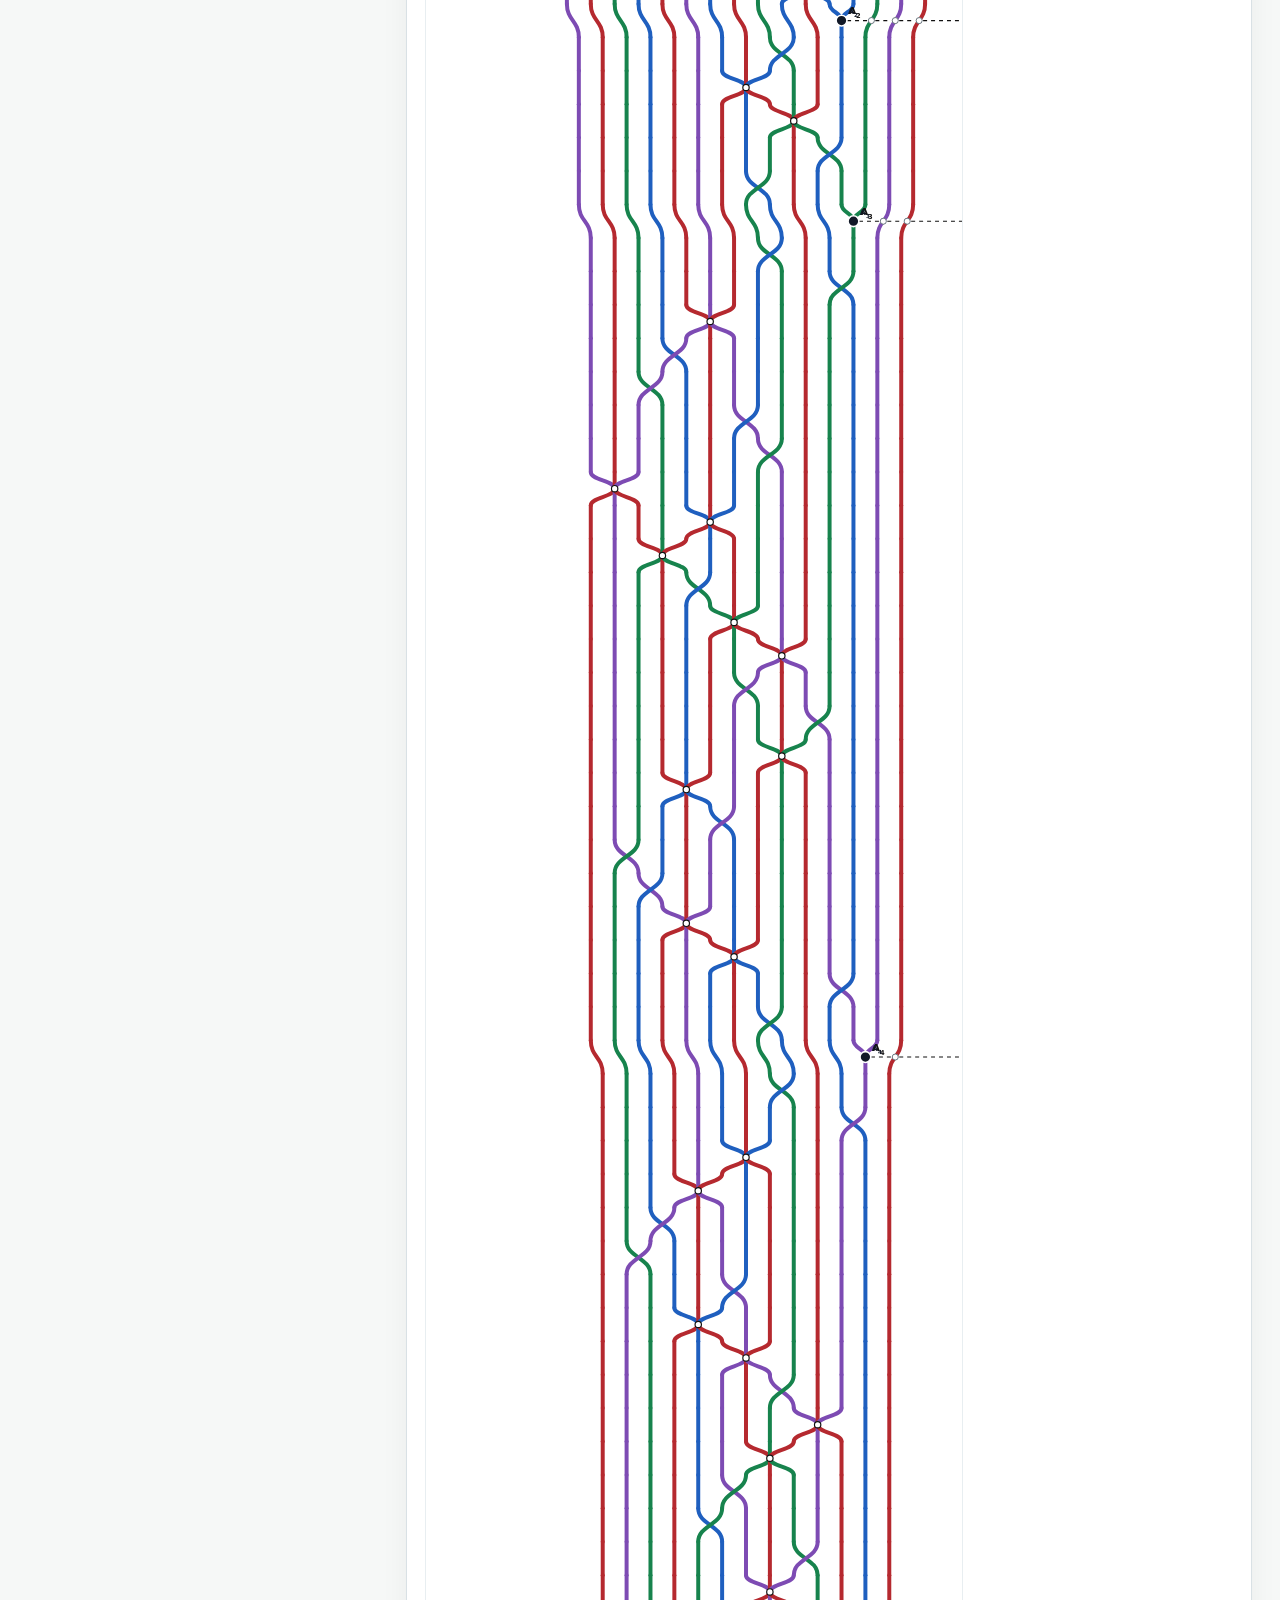
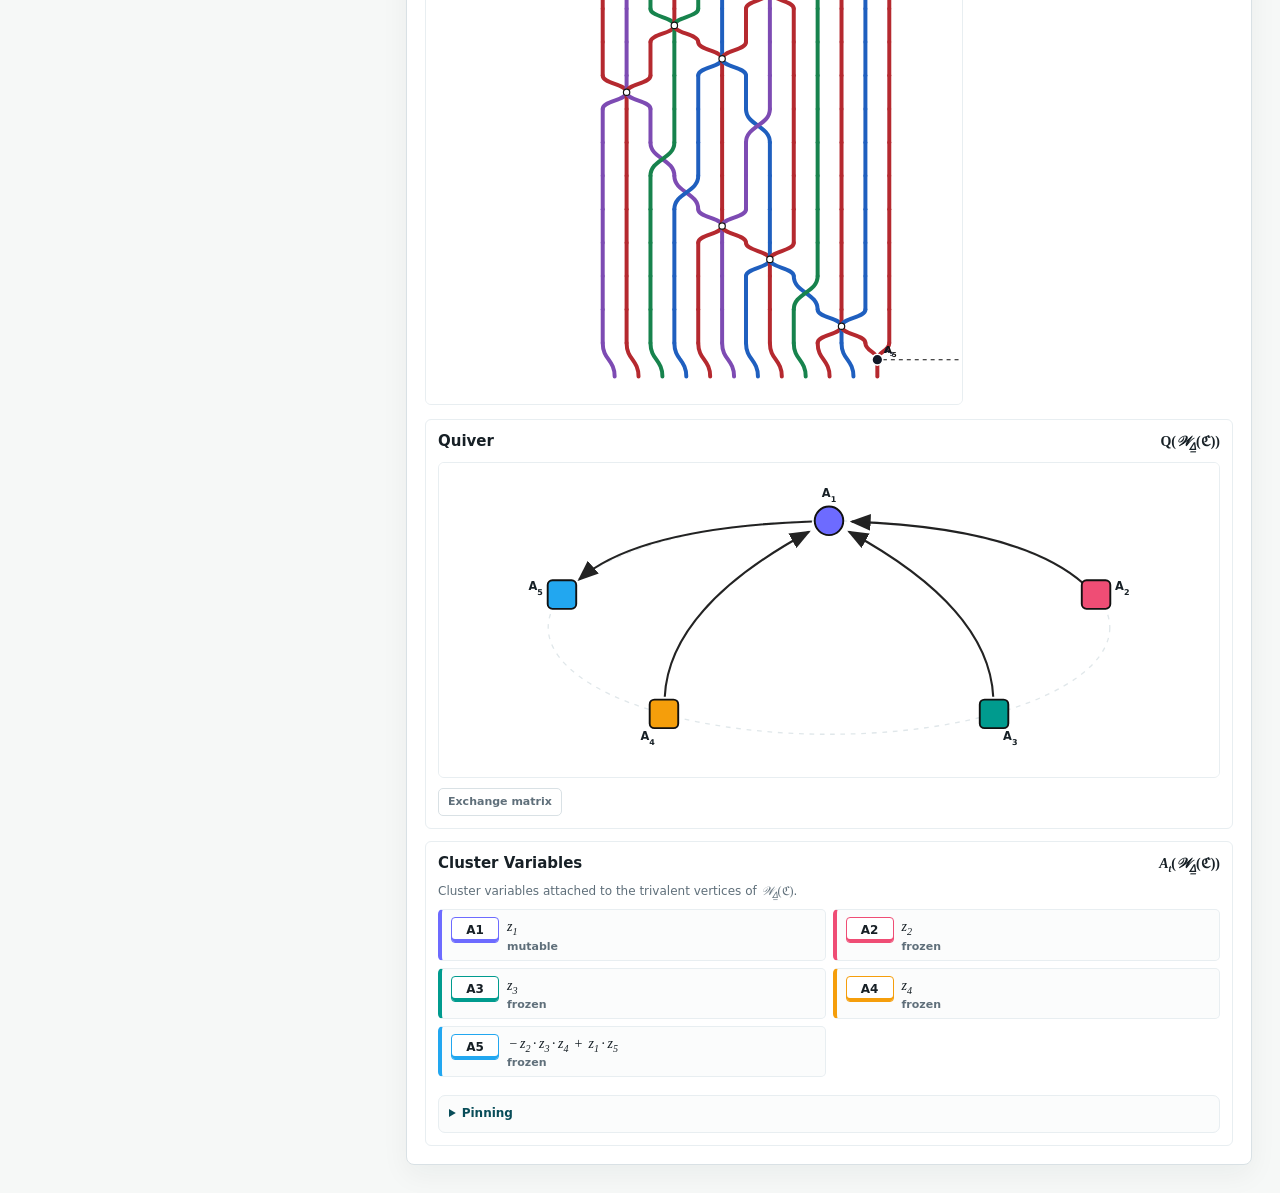
==== commit 551d5bbd: "Add type D weave visualizer page" ====
--- a/d-experiment.html
+++ b/d-experiment.html
@@ -4,7 +4,7 @@
     <meta charset="utf-8">
     <meta name="viewport" content="width=device-width, initial-scale=1">
     <title>Type D_n Admissible Chain and Demazure Weave</title>
-    <link rel="stylesheet" href="./style.css">
+    <link rel="stylesheet" href="./style.css?v=20260518-pinning-phi">
   </head>
   <body>
     <main class="app-shell">
@@ -81,6 +81,6 @@
       </section>
     </main>
 
-    <script type="module" src="./src/d-experiment.mjs"></script>
+    <script type="module" src="./src/d-experiment.mjs?v=20260518-pinning-phi"></script>
   </body>
 </html>
--- a/style.css
+++ b/style.css
@@ -227,6 +227,10 @@
   padding: 0 10px 9px;
 }
 
+.pinning-intro {
+  color: var(--ink);
+}
+
 .variable-pinning-details {
   margin-top: 8px;
   background: #fbfcfc;
@@ -310,41 +314,74 @@
 .pinning-node-info {
   display: grid;
   gap: 8px;
-}
-
-.pinning-node-header,
-.pinning-affected {
+  align-content: start;
+}
+
+.pinning-node-header {
   display: flex;
   flex-wrap: wrap;
   align-items: center;
   gap: 6px;
 }
 
-.pinning-affected > span:first-child {
+.pinning-node-title {
+  color: var(--ink);
+  font-size: 13px;
+  font-weight: 850;
+}
+
+.pinning-domain-row {
+  display: flex;
+  flex-wrap: wrap;
+  align-items: center;
+  gap: 7px;
+}
+
+.pinning-domain-label {
+  color: var(--muted);
+  font-size: 12px;
+  font-weight: 800;
+}
+
+.pinning-block-label {
   color: var(--muted);
   font-size: 11px;
   font-weight: 800;
-  text-transform: uppercase;
-}
-
-.pinning-block-grid {
+}
+
+.pinning-phi-block {
+  display: grid;
+  gap: 8px;
+  border: 1px solid var(--soft-line);
+  border-radius: 7px;
+  background: #fff;
+  padding: 8px;
+}
+
+.pinning-phi-grid {
   display: grid;
   grid-template-columns: repeat(2, minmax(0, 1fr));
   gap: 8px;
 }
 
-.pinning-block {
+.pinning-phi-plane {
   display: grid;
   gap: 5px;
-  border: 1px solid var(--soft-line);
-  border-radius: 6px;
-  background: #fff;
-  padding: 7px;
-}
-
-.pinning-block-label {
-  color: var(--muted);
-  font-size: 11px;
+  min-width: 0;
+}
+
+.pinning-fixed-note {
+  padding: 0;
+}
+
+.pinning-plane-matrix {
+  display: grid;
+  gap: 3px;
+}
+
+.pinning-plane-label {
+  color: var(--muted);
+  font-size: 10px;
   font-weight: 800;
 }
 
@@ -360,12 +397,28 @@
   text-align: center;
 }
 
+.pinning-derived {
+  border-top: 1px solid var(--soft-line);
+  padding-top: 6px;
+}
+
+.pinning-details .pinning-derived summary {
+  padding: 0;
+  color: var(--muted);
+  font-size: 11px;
+  font-weight: 800;
+}
+
+.pinning-derived .pinning-formula-line {
+  margin-top: 5px;
+}
+
 @media (max-width: 760px) {
   .pinning-interactive {
     grid-template-columns: minmax(0, 1fr);
   }
 
-  .pinning-block-grid {
+  .pinning-phi-grid {
     grid-template-columns: minmax(0, 1fr);
   }
 }
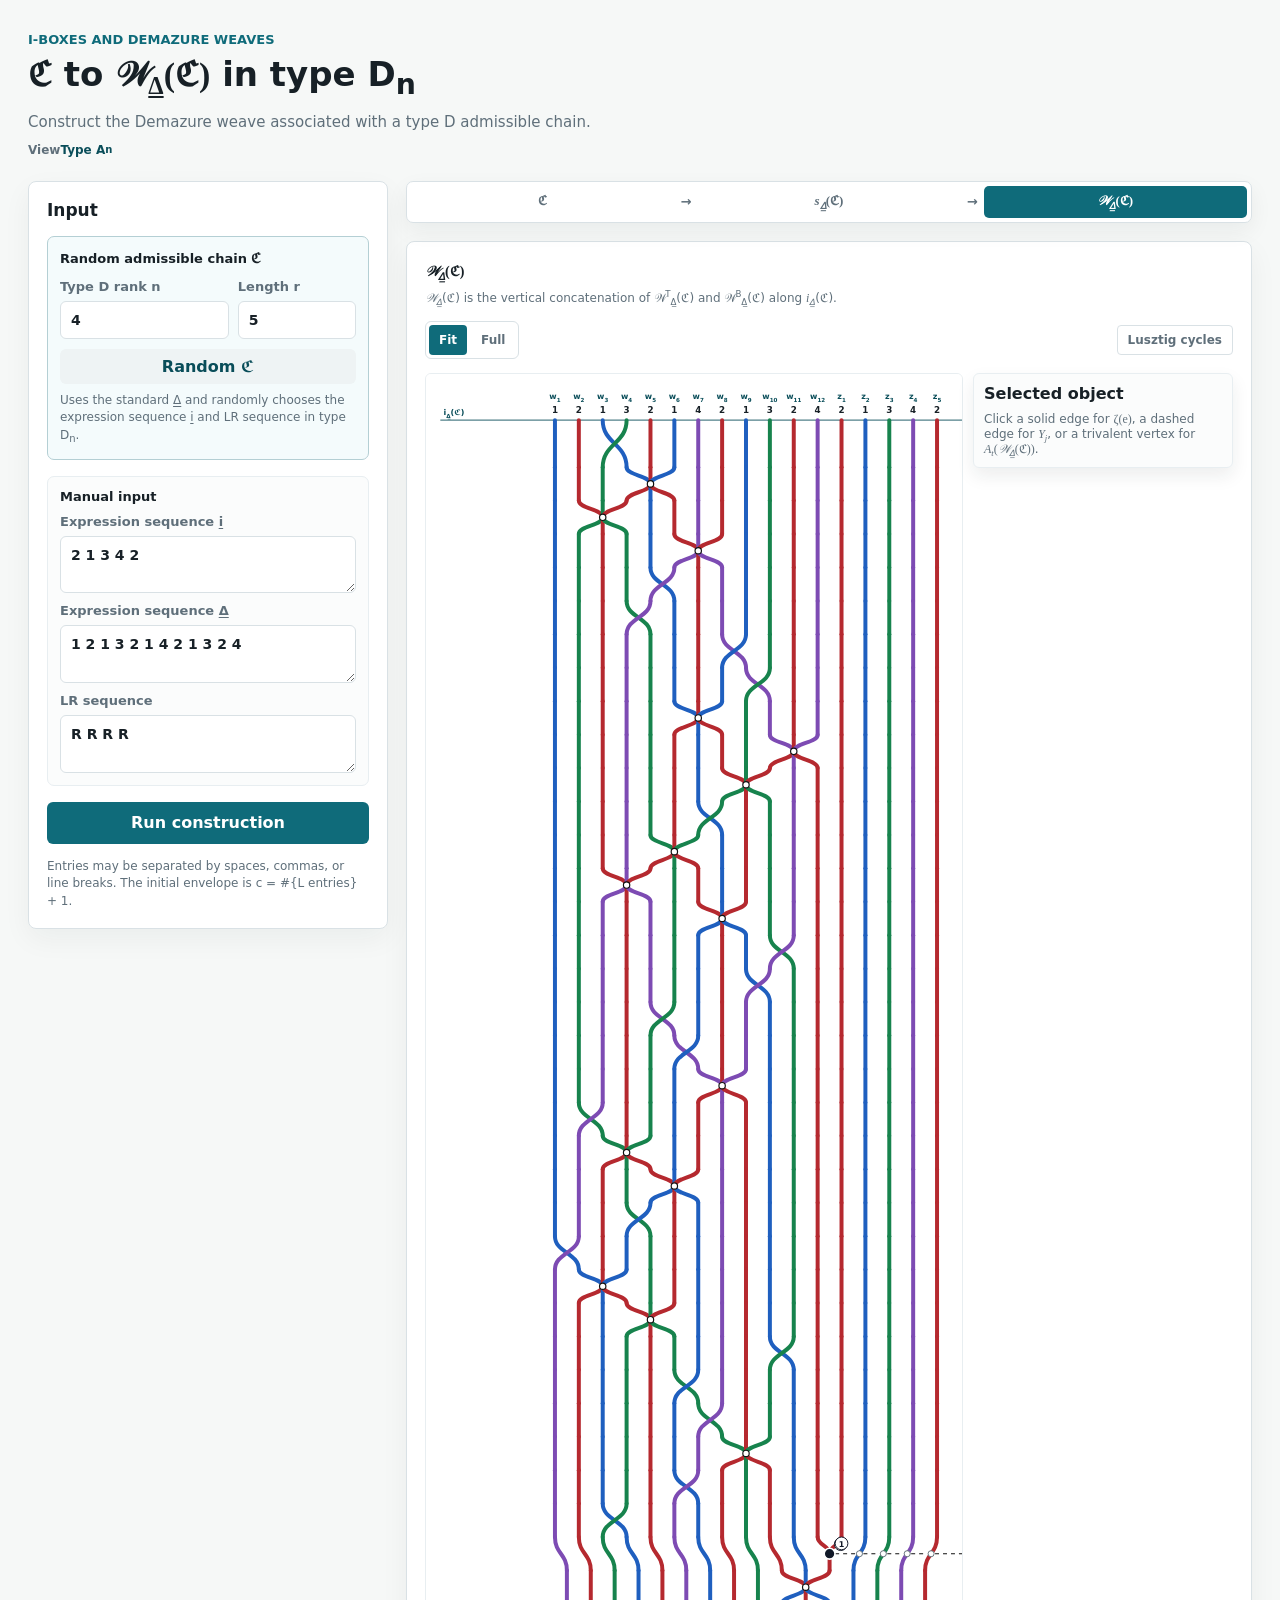
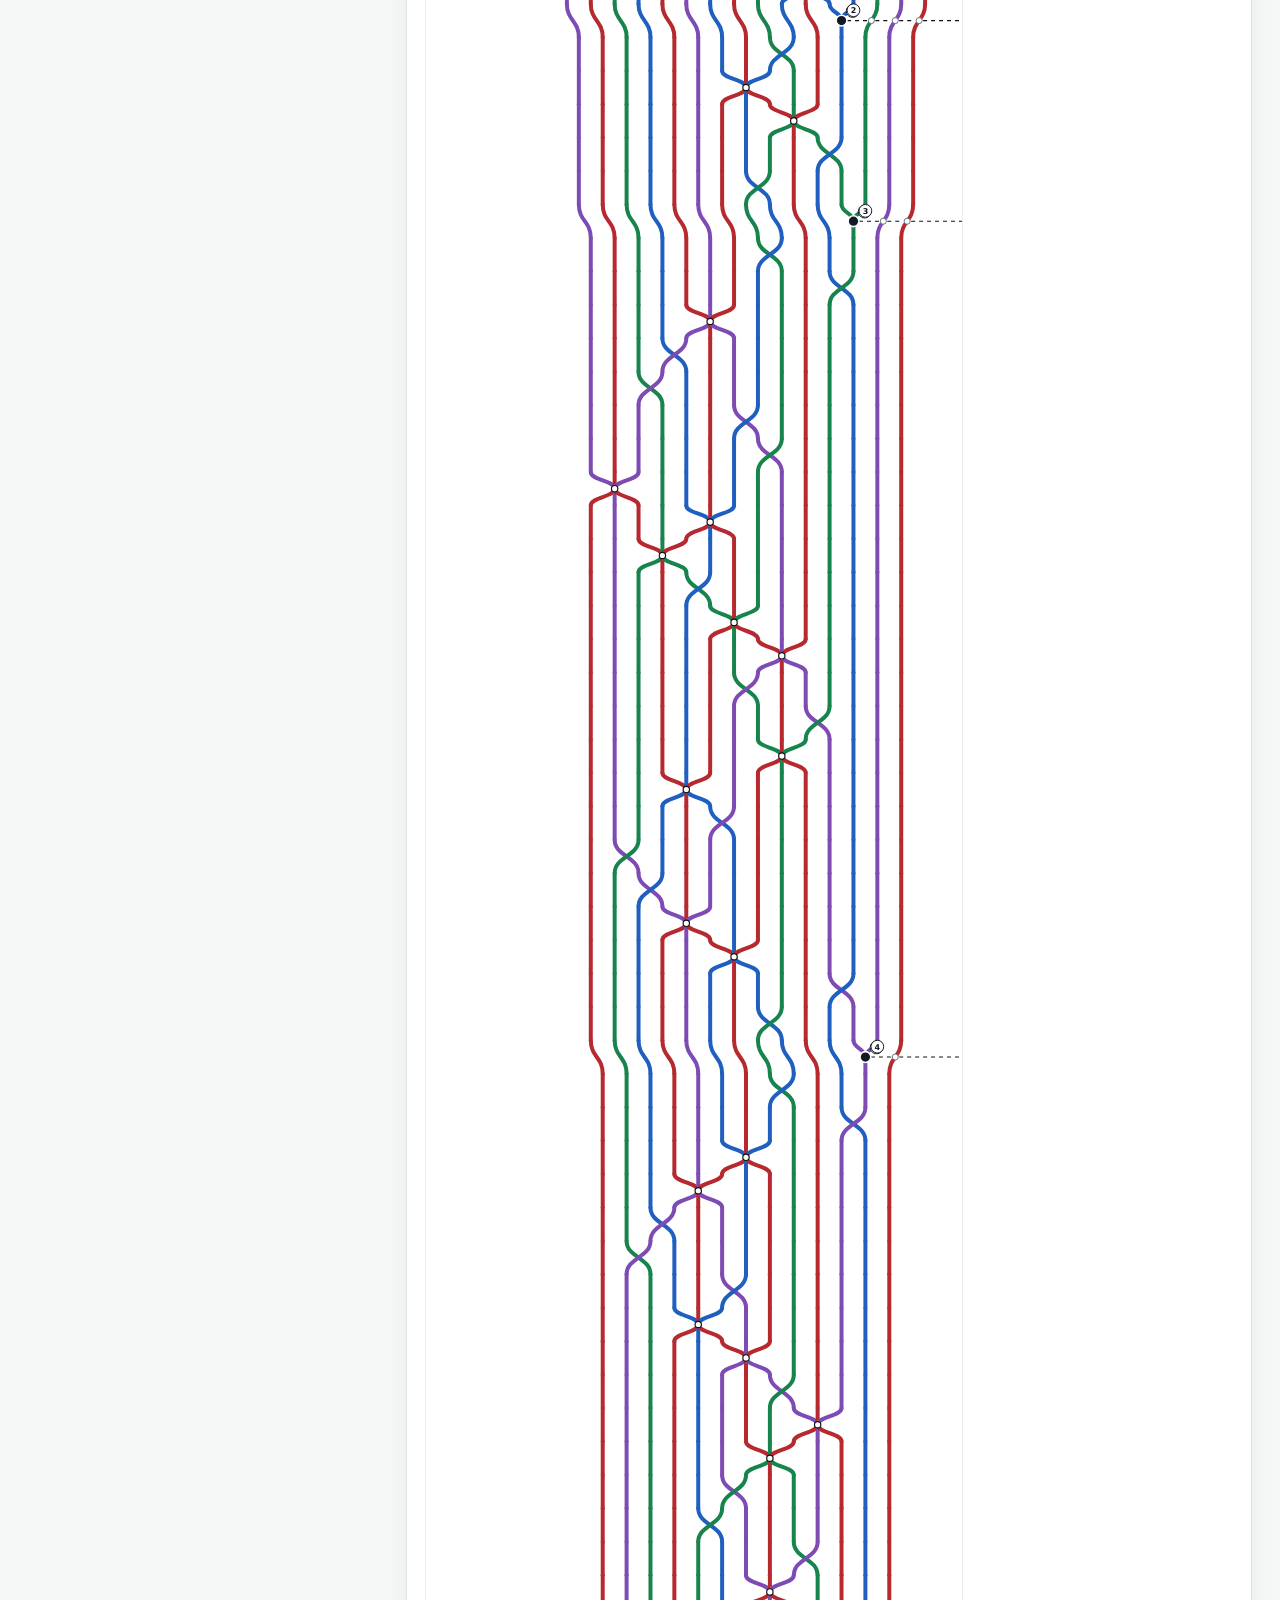
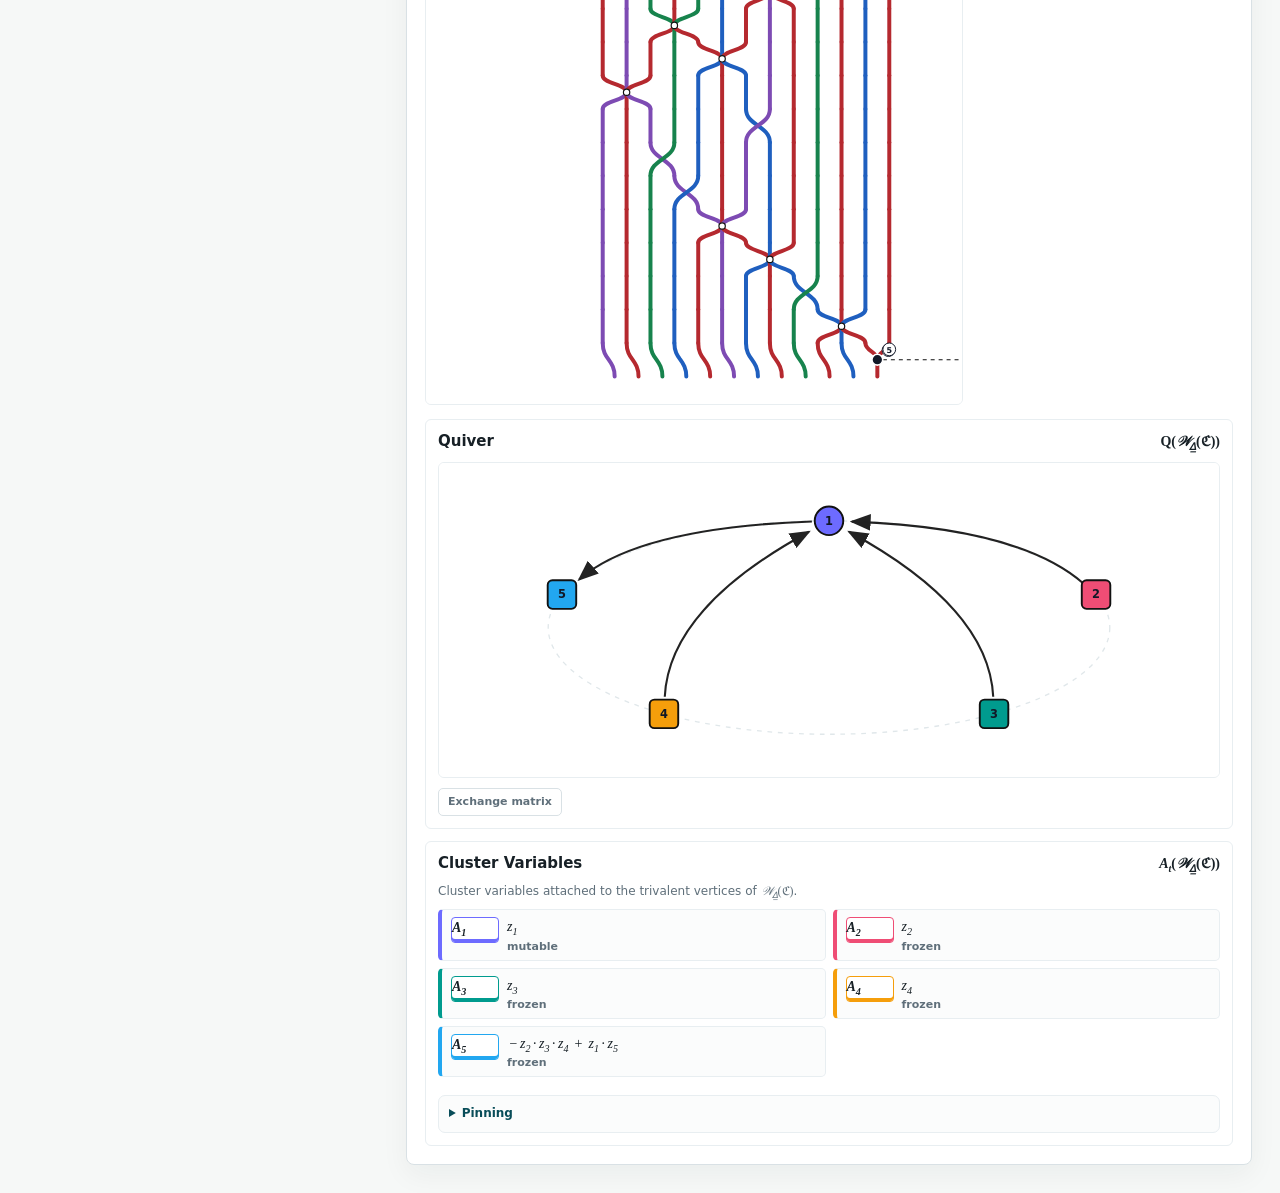
==== commit 52ab63ba: "Align quiver vertex interactions" ====
--- a/d-experiment.html
+++ b/d-experiment.html
@@ -4,7 +4,7 @@
     <meta charset="utf-8">
     <meta name="viewport" content="width=device-width, initial-scale=1">
     <title>Type D_n Admissible Chain and Demazure Weave</title>
-    <link rel="stylesheet" href="./style.css?v=20260518-pinning-phi">
+    <link rel="stylesheet" href="./style.css?v=20260519-quiver-sync">
   </head>
   <body>
     <main class="app-shell">
@@ -81,6 +81,6 @@
       </section>
     </main>
 
-    <script type="module" src="./src/d-experiment.mjs?v=20260518-pinning-phi"></script>
+    <script type="module" src="./src/d-experiment.mjs?v=20260519-quiver-sync"></script>
   </body>
 </html>
--- a/style.css
+++ b/style.css
@@ -747,6 +747,35 @@
   gap: 16px;
 }
 
+.chain-selectable {
+  cursor: pointer;
+}
+
+.chain-selectable:focus {
+  outline: 2px solid rgba(15, 107, 122, 0.35);
+  outline-offset: 2px;
+}
+
+.chain-visual-block.has-chain-selection .chain-selectable:not(.active) {
+  opacity: 0.62;
+}
+
+.chain-visual-block.has-chain-selection .chain-selectable.active {
+  opacity: 1;
+}
+
+.chain-visual-block.has-chain-selection .quiver-node-group:not(.active) {
+  opacity: 0.48;
+}
+
+.whole-result-view.has-cluster-selection .quiver-node-group:not(.active) {
+  opacity: 0.48;
+}
+
+.whole-result-view.has-cluster-selection .cluster-answer-item:not(.active) {
+  opacity: 0.62;
+}
+
 .admissible-chain-panel {
   gap: 12px;
 }
@@ -881,6 +910,11 @@
   background: #fff;
 }
 
+.determinantial-row.active {
+  border-color: var(--accent-strong);
+  box-shadow: inset 4px 0 0 var(--cycle-color), 0 0 0 1px rgba(15, 107, 122, 0.18);
+}
+
 .determinantial-row.frozen .determinantial-answer-label {
   border-color: var(--ink);
   box-shadow: inset 0 -3px 0 var(--cycle-color), 0 0 0 1px rgba(23, 32, 38, 0.12);
@@ -908,6 +942,11 @@
   border-radius: 6px;
   background: #fff;
   padding: 8px 9px;
+}
+
+.chain-chip.active {
+  border-color: var(--accent-strong);
+  box-shadow: inset 0 -3px 0 var(--accent), 0 0 0 1px rgba(15, 107, 122, 0.16);
 }
 
 .chain-chip.frozen {
@@ -953,6 +992,19 @@
   align-items: center;
   min-width: max-content;
   margin-bottom: 5px;
+}
+
+.timeline-row.chain-selectable {
+  border-radius: 6px;
+}
+
+.timeline-row.active .timeline-label {
+  color: var(--accent-strong);
+}
+
+.timeline-row.active .timeline-cell:not(.header-cell) {
+  border-color: var(--accent-strong);
+  box-shadow: 0 0 0 1px rgba(15, 107, 122, 0.14);
 }
 
 .timeline-label {
@@ -1756,21 +1808,41 @@
 
 .cluster-vertex-node:hover,
 .cluster-vertex-node.active {
-  fill: var(--accent);
+  fill: #111827;
+  stroke: var(--accent-strong);
+  stroke-width: 4;
+}
+
+.cluster-vertex-node:focus {
+  fill: #111827;
+  stroke: var(--accent-strong);
+  stroke-width: 4;
+  outline: none;
+}
+
+.weave-cluster-badge,
+.cluster-vertex-node-label {
+  pointer-events: none;
+}
+
+.weave-cluster-badge rect,
+.cluster-vertex-node-label rect {
+  fill: #fff;
   stroke: #111827;
-}
-
-.cluster-vertex-node:focus {
-  fill: var(--accent);
-  stroke: #111827;
-  outline: none;
-}
-
-.cluster-vertex-node-label {
-  text-anchor: start;
+  stroke-width: 1.2;
+}
+
+.weave-cluster-badge text,
+.cluster-vertex-node-label text {
+  text-anchor: middle;
   fill: #111827;
   font-size: 10px;
   font-weight: 900;
+}
+
+.cluster-vertex-node-label.related rect {
+  stroke: var(--accent-strong);
+  stroke-width: 1.8;
 }
 
 .dashed-edge-node {
@@ -2110,39 +2182,53 @@
 .quiver-node {
   stroke: #111;
   stroke-width: 2;
-  transition: stroke-width 120ms ease, filter 120ms ease;
+  transition: filter 120ms ease;
+}
+
+.quiver-node-halo {
+  fill: none;
+  stroke: #111827;
+  stroke-width: 3.4;
+  opacity: 0;
+  transition: opacity 120ms ease, stroke-width 120ms ease;
+  pointer-events: none;
 }
 
 .quiver-node-group.selectable {
   cursor: pointer;
 }
 
-.quiver-node-group.selectable:hover .quiver-node,
-.quiver-node-group.selectable:focus .quiver-node,
+.quiver-node-group.selectable:hover .quiver-node-halo,
+.quiver-node-group.selectable:focus .quiver-node-halo,
+.quiver-node-group.active .quiver-node-halo {
+  opacity: 1;
+  outline: none;
+}
+
+.quiver-node-group.paired .quiver-node-halo {
+  opacity: 0.55;
+  stroke-width: 2.6;
+}
+
 .quiver-node-group.active .quiver-node {
-  stroke-width: 3.4;
-  filter: drop-shadow(0 0 4px rgba(0, 0, 0, 0.24));
-  outline: none;
-}
-
-.quiver-node-group.paired .quiver-node {
-  stroke-width: 3.2;
-  filter: drop-shadow(0 0 4px rgba(0, 0, 0, 0.18));
-}
-
-.quiver-node-group.active .quiver-node-label {
-  fill: #000;
+  filter: drop-shadow(0 1px 2px rgba(0, 0, 0, 0.18));
 }
 
 .quiver-node-label,
 .quiver-weight-label {
-  fill: #172026;
+  fill: #111827;
   font-size: 12px;
   font-weight: 800;
   text-anchor: middle;
+  pointer-events: none;
+}
+
+.quiver-node-label {
+  stroke: none;
 }
 
 .quiver-weight-label {
+  fill: #172026;
   font-size: 10px;
   font-family: ui-monospace, SFMono-Regular, Menlo, Consolas, monospace;
 }
@@ -2230,7 +2316,6 @@
 
 .weave-label,
 .weave-bottom-label,
-.weave-cluster-label,
 .weave-edge-number {
   font-size: 11px;
   text-anchor: middle;
@@ -2288,12 +2373,6 @@
   fill: #172026;
   font-size: 11px;
   font-weight: 850;
-}
-
-.weave-cluster-label {
-  text-anchor: start;
-  fill: #111;
-  font-size: 12px;
 }
 
 .weave-virtual-label {
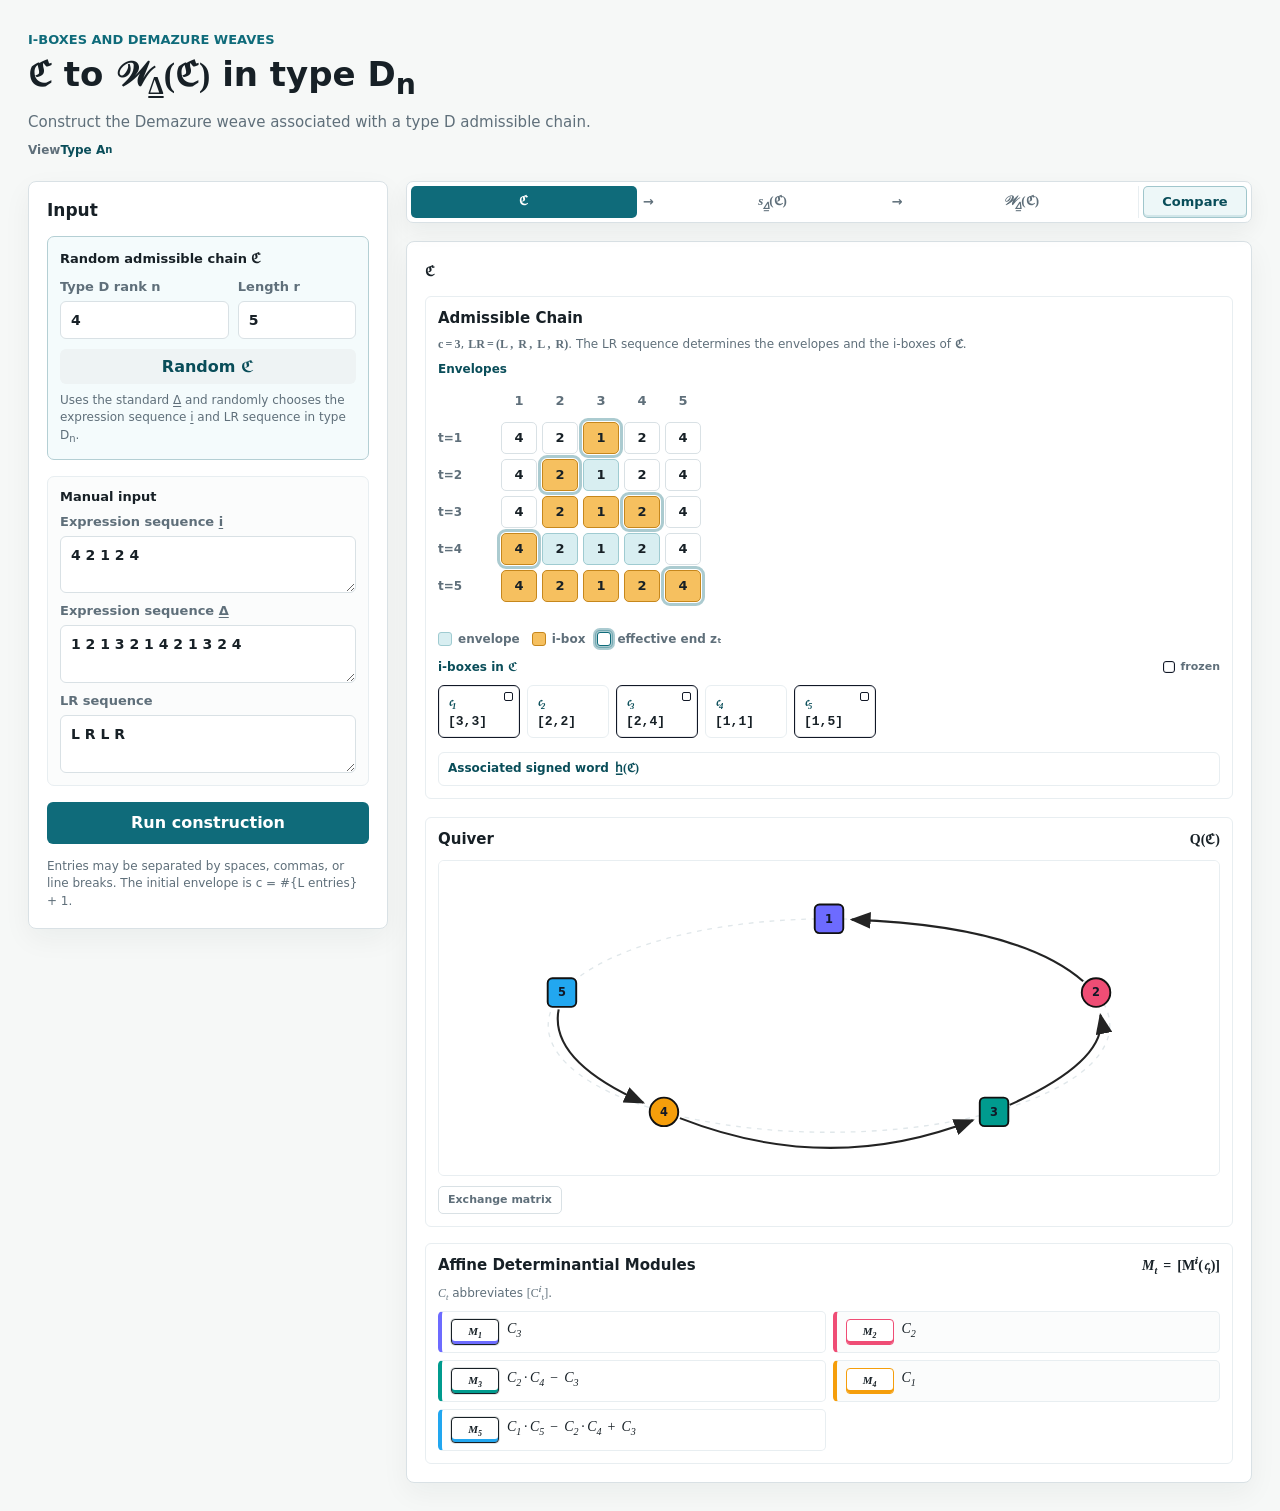
==== commit 4534b3e9: "Polish compare view for type A and D" ====
--- a/d-experiment.html
+++ b/d-experiment.html
@@ -4,7 +4,7 @@
     <meta charset="utf-8">
     <meta name="viewport" content="width=device-width, initial-scale=1">
     <title>Type D_n Admissible Chain and Demazure Weave</title>
-    <link rel="stylesheet" href="./style.css?v=20260519-quiver-sync">
+    <link rel="stylesheet" href="./style.css?v=20260520-view-default">
   </head>
   <body>
     <main class="app-shell">
@@ -81,6 +81,6 @@
       </section>
     </main>
 
-    <script type="module" src="./src/d-experiment.mjs?v=20260519-quiver-sync"></script>
+    <script type="module" src="./src/d-experiment.mjs?v=20260520-view-default"></script>
   </body>
 </html>
--- a/style.css
+++ b/style.css
@@ -631,8 +631,9 @@
   position: sticky;
   top: 18px;
   z-index: 5;
-  display: flex;
-  flex-wrap: wrap;
+  display: grid;
+  grid-template-columns: minmax(0, 1fr) auto;
+  align-items: stretch;
   width: 100%;
   max-width: 100%;
   gap: 4px;
@@ -641,6 +642,28 @@
   background: #fff;
   padding: 4px;
   box-shadow: 0 8px 22px rgba(23, 32, 38, 0.06);
+}
+
+.step-sequence,
+.step-view-tools {
+  display: flex;
+  min-width: 0;
+  gap: 4px;
+}
+
+.step-sequence {
+  grid-column: 1;
+  grid-row: 1;
+  align-items: stretch;
+}
+
+.step-view-tools {
+  grid-column: 2;
+  grid-row: 1;
+  align-items: stretch;
+  justify-content: flex-end;
+  border-left: 1px solid var(--soft-line);
+  padding-left: 4px;
 }
 
 .step-button {
@@ -656,6 +679,30 @@
   font-weight: 750;
 }
 
+.compare-step-button {
+  flex: 0 0 auto;
+  min-width: 104px;
+  border: 1px solid rgba(15, 107, 122, 0.35);
+  background: #edf7f8;
+  color: var(--accent-strong);
+  box-shadow: inset 0 -2px 0 rgba(15, 107, 122, 0.12);
+}
+
+.compare-step-button:hover,
+.compare-step-button:focus {
+  border-color: var(--accent);
+  background: #e0f1f3;
+  box-shadow: 0 0 0 2px rgba(15, 107, 122, 0.13);
+  outline: none;
+}
+
+.compare-step-button.active {
+  border-color: var(--accent);
+  background: var(--accent);
+  color: #fff;
+  box-shadow: none;
+}
+
 .step-arrow {
   display: grid;
   place-items: center;
@@ -688,8 +735,156 @@
 
 .step-active-whole .step-section:not(.step-whole),
 .step-active-chain .step-section:not(.step-chain),
-.step-active-string .step-section:not(.step-string) {
+.step-active-string .step-section:not(.step-string),
+.step-active-compare .step-section:not(.step-chain):not(.step-whole) {
   display: none;
+}
+
+.trace-view.step-active-compare {
+  grid-template-columns: minmax(420px, 1fr) minmax(420px, 1fr);
+  align-items: start;
+}
+
+.step-active-compare .construction-stepper {
+  grid-column: 1 / -1;
+}
+
+.step-active-compare .step-chain {
+  grid-column: 1;
+  grid-row: 2;
+}
+
+.step-active-compare .step-whole {
+  grid-column: 2;
+  grid-row: 2;
+}
+
+.step-active-compare .card {
+  padding: 14px;
+}
+
+.step-active-compare .step-chain,
+.step-active-compare .step-whole {
+  min-width: 0;
+}
+
+.step-active-compare .chain-visual-block,
+.step-active-compare .weave-block {
+  display: grid;
+  grid-template-rows: 620px 430px minmax(360px, auto);
+  gap: 12px;
+  align-items: stretch;
+}
+
+.step-active-compare .admissible-chain-panel,
+.step-active-compare .weave-stage-panel {
+  height: 620px;
+  min-height: 0;
+  max-height: none;
+  overflow: auto;
+}
+
+.step-active-compare .weave-stage-panel {
+  display: grid;
+  align-content: start;
+  gap: 10px;
+  border: 1px solid var(--soft-line);
+  border-radius: 6px;
+  background: #fff;
+  padding: 12px;
+}
+
+.step-active-compare .edge-label-viewer {
+  grid-template-columns: minmax(0, 1fr);
+}
+
+.step-active-compare .edge-label-info {
+  display: none;
+}
+
+.step-active-compare .main-interactive-weave .edge-label-viewer-figure {
+  max-height: 520px;
+  overflow: auto;
+}
+
+.step-active-compare .main-interactive-weave .edge-label-viewer-svg {
+  width: min(100%, 620px);
+  min-width: 0;
+}
+
+.step-active-compare .whole-result-view,
+.step-active-compare .chain-visual-block {
+  align-content: start;
+}
+
+.step-active-compare .quiver-answer-panel {
+  height: 430px;
+  min-height: 0;
+  overflow: hidden;
+}
+
+.step-active-compare .quiver-scroll {
+  height: 340px;
+}
+
+.step-active-compare .quiver-answer-panel.matrix-open .quiver-scroll {
+  height: 214px;
+}
+
+.step-active-compare .quiver-answer-panel.matrix-open .exchange-matrix-scroll {
+  max-height: 128px;
+}
+
+.step-active-compare .quiver-svg {
+  min-width: 500px;
+}
+
+.step-active-compare .determinantial-section,
+.step-active-compare .cluster-answer-panel {
+  min-height: 280px;
+}
+
+.step-active-compare .cluster-answer-list,
+.step-active-compare .determinantial-list {
+  grid-template-columns: minmax(0, 1fr);
+}
+
+.step-active-compare .card h2 {
+  margin-bottom: 10px;
+}
+
+.step-active-compare .card-subtitle {
+  display: none;
+}
+
+@media (max-width: 1180px) {
+  .trace-view.step-active-compare {
+    grid-template-columns: minmax(0, 1fr);
+  }
+
+  .step-active-compare .step-chain,
+  .step-active-compare .step-whole {
+    grid-column: 1;
+    grid-row: auto;
+  }
+
+  .construction-stepper {
+    grid-template-columns: minmax(0, 1fr);
+  }
+
+  .step-sequence,
+  .step-view-tools {
+    grid-column: 1;
+    grid-row: auto;
+    border-bottom: 1px solid var(--soft-line);
+    padding-bottom: 4px;
+    border-left: 0;
+    padding-left: 0;
+  }
+
+  .compare-step-button {
+    flex: 1 1 100%;
+  }
 }
 
 .card {
@@ -828,9 +1023,128 @@
 
 .chain-ribbon {
   display: flex;
-  gap: 8px;
+  gap: 7px;
+  align-items: stretch;
   overflow-x: auto;
-  padding-bottom: 4px;
+  padding: 2px 0 5px;
+}
+
+.chain-box-move-strip {
+  display: flex;
+  flex-wrap: wrap;
+  align-items: center;
+  gap: 7px 10px;
+  border-top: 1px solid var(--soft-line);
+  padding-top: 8px;
+}
+
+.chain-box-move-label {
+  color: var(--muted);
+  font-size: 11px;
+  font-weight: 800;
+  letter-spacing: 0;
+}
+
+.chain-box-move-actions {
+  display: flex;
+  flex-wrap: wrap;
+  gap: 5px;
+}
+
+.chain-box-move-action {
+  border: 1px solid var(--line);
+  border-radius: 999px;
+  background: #fff;
+  color: var(--accent-strong);
+  cursor: pointer;
+  font: inherit;
+  font-size: 11px;
+  font-weight: 850;
+  line-height: 1;
+  padding: 4px 9px;
+  position: relative;
+}
+
+.chain-box-move-action:hover,
+.chain-box-move-action:focus-visible {
+  border-color: var(--accent);
+  background: var(--accent-soft);
+  outline: none;
+}
+
+.chain-box-move-text {
+  position: relative;
+  z-index: 1;
+}
+
+.chain-box-move-tooltip {
+  position: absolute;
+  left: 50%;
+  bottom: calc(100% + 8px);
+  transform: translateX(-50%) translateY(3px);
+  z-index: 20;
+  min-width: max-content;
+  max-width: 260px;
+  border: 1px solid rgba(23, 32, 38, 0.18);
+  border-radius: 6px;
+  background: rgba(23, 32, 38, 0.92);
+  box-shadow: 0 8px 22px rgba(23, 32, 38, 0.18);
+  color: #fff;
+  font-size: 11px;
+  font-weight: 750;
+  line-height: 1.3;
+  opacity: 0;
+  padding: 6px 8px;
+  pointer-events: none;
+  text-align: left;
+  transition: opacity 100ms ease, transform 100ms ease;
+  white-space: nowrap;
+}
+
+.chain-box-move-action:hover .chain-box-move-tooltip,
+.chain-box-move-action:focus-visible .chain-box-move-tooltip {
+  opacity: 1;
+  transform: translateX(-50%) translateY(0);
+}
+
+.box-move-highlight {
+  border-color: var(--accent) !important;
+  box-shadow: 0 0 0 2px rgba(15, 107, 122, 0.18);
+}
+
+.timeline-row.box-move-preview-row .timeline-label {
+  color: var(--accent-strong);
+  font-weight: 850;
+}
+
+.timeline-row.box-move-preview-row .timeline-cell {
+  transition: opacity 120ms ease, transform 120ms ease, box-shadow 120ms ease;
+}
+
+.timeline-cell.box-move-removed-envelope {
+  border-color: #a66b00;
+  background: transparent;
+  outline: 2px dashed #a66b00;
+  outline-offset: -5px;
+  box-shadow: 0 0 0 2px rgba(166, 107, 0, 0.1);
+  transform: translateY(-1px);
+}
+
+.timeline-cell.box-move-added-envelope {
+  border-color: #0f6b7a;
+  background: #e4f4f6;
+  box-shadow: inset 0 0 0 3px rgba(15, 107, 122, 0.36), 0 0 0 2px rgba(15, 107, 122, 0.12);
+  transform: translateY(-1px);
+  animation: box-move-preview-pulse 900ms ease-in-out infinite alternate;
+}
+
+@keyframes box-move-preview-pulse {
+  from {
+    filter: saturate(0.95);
+  }
+  to {
+    filter: saturate(1.18) brightness(1.03);
+  }
 }
 
 .chain-quiver-section {
@@ -1376,6 +1690,12 @@
   color: #fff;
 }
 
+.weave-stage-panel {
+  display: grid;
+  gap: 12px;
+  min-width: 0;
+}
+
 .whole-mode-view {
   display: grid;
   gap: 12px;
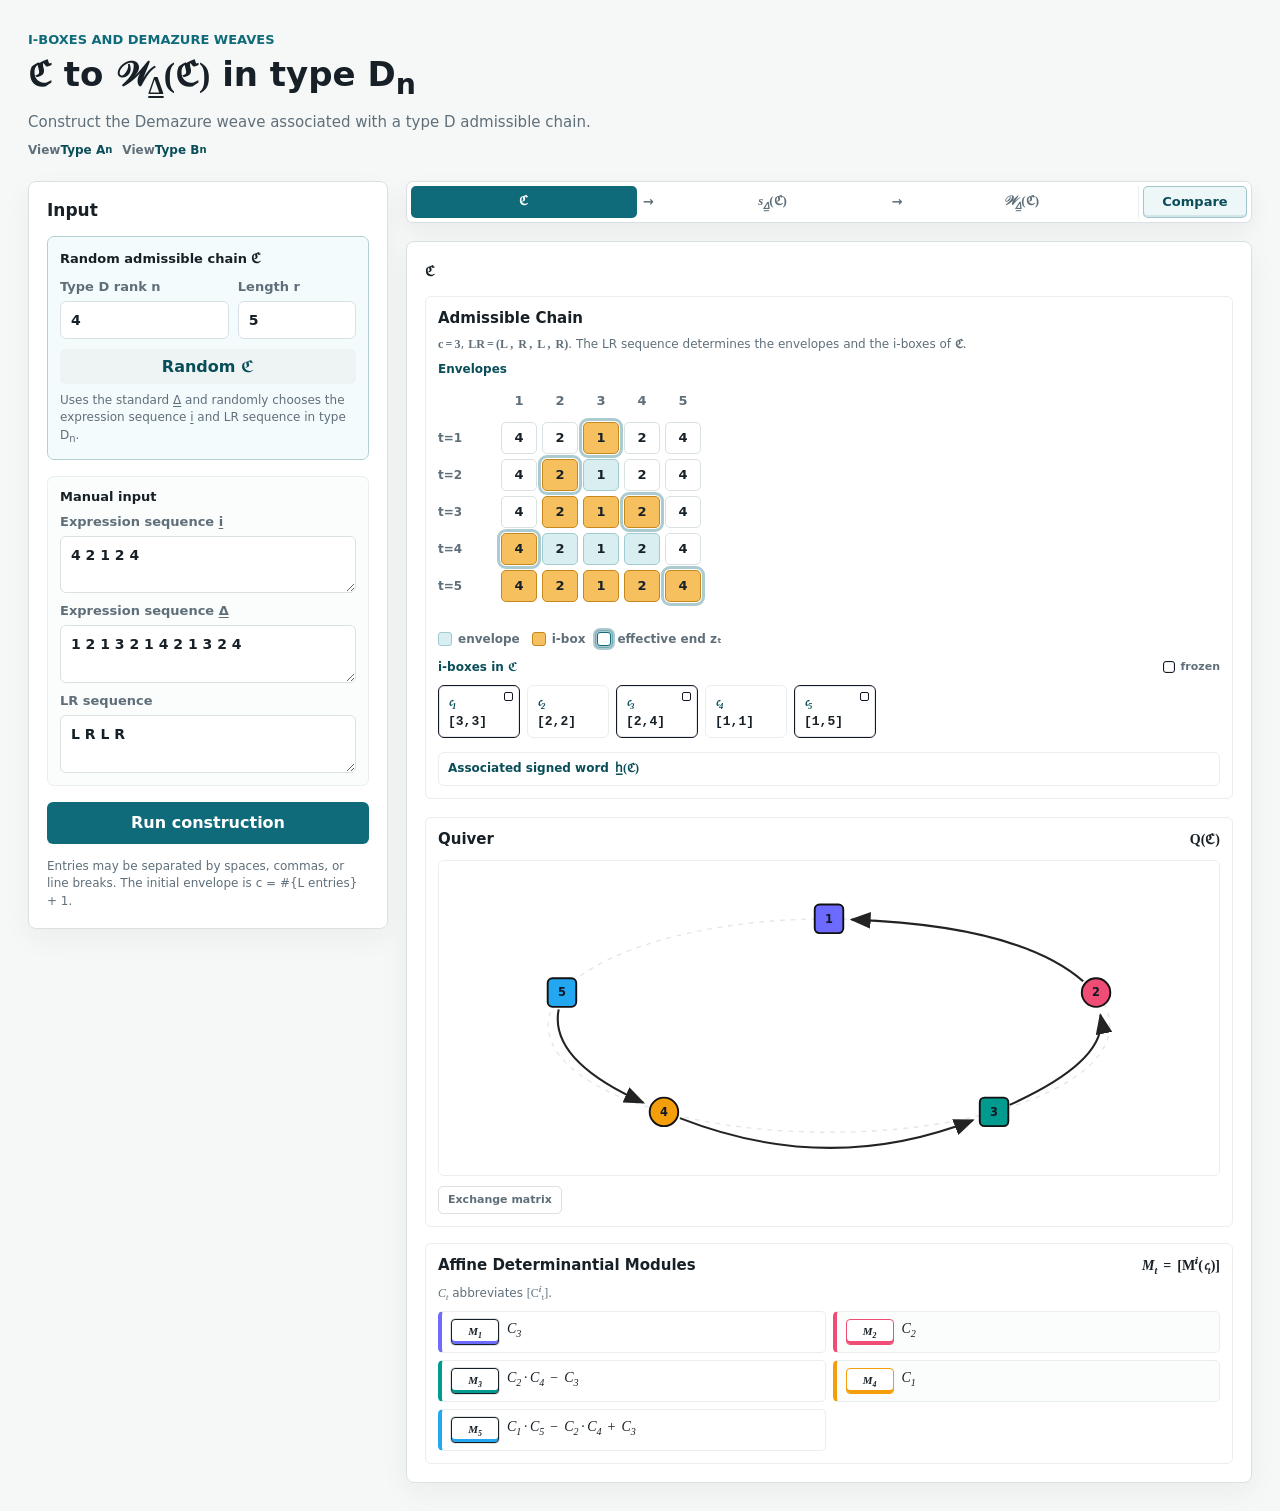
==== commit 4bc618f9: "Add type B visualizer page" ====
--- a/d-experiment.html
+++ b/d-experiment.html
@@ -4,7 +4,7 @@
     <meta charset="utf-8">
     <meta name="viewport" content="width=device-width, initial-scale=1">
     <title>Type D_n Admissible Chain and Demazure Weave</title>
-    <link rel="stylesheet" href="./style.css?v=20260520-view-default">
+    <link rel="stylesheet" href="./style.css?v=20260520-label-fix">
   </head>
   <body>
     <main class="app-shell">
@@ -17,6 +17,7 @@
           </p>
           <div class="page-links">
             <a class="page-link" href="./index.html">Type A<sub>n</sub></a>
+            <a class="page-link" href="./b-experiment.html">Type B<sub>n</sub></a>
           </div>
         </div>
       </header>
@@ -81,6 +82,6 @@
       </section>
     </main>
 
-    <script type="module" src="./src/d-experiment.mjs?v=20260520-view-default"></script>
+    <script type="module" src="./src/d-experiment.mjs?v=20260520-label-fix"></script>
   </body>
 </html>
--- a/style.css
+++ b/style.css
@@ -567,6 +567,34 @@
   width: 100%;
 }
 
+.guided-construction-link {
+  display: inline-flex;
+  align-items: center;
+  justify-content: center;
+  gap: 8px;
+  min-height: 34px;
+  border: 1px solid color-mix(in srgb, var(--accent) 34%, var(--soft-line));
+  border-radius: 6px;
+  background: color-mix(in srgb, var(--accent-soft) 42%, #ffffff);
+  color: var(--accent-strong);
+  font-size: 12px;
+  font-weight: 800;
+  text-decoration: none;
+}
+
+.guided-construction-link::before {
+  content: "▶";
+  color: var(--accent);
+  font-size: 10px;
+  line-height: 1;
+}
+
+.guided-construction-link:hover {
+  border-color: var(--accent);
+  color: var(--accent);
+  background: #ffffff;
+}
+
 .input-note {
   margin: -2px 0 0;
   color: var(--muted);
@@ -736,6 +764,7 @@
 .step-active-whole .step-section:not(.step-whole),
 .step-active-chain .step-section:not(.step-chain),
 .step-active-string .step-section:not(.step-string),
+.step-active-pending .step-section:not(.step-pending),
 .step-active-compare .step-section:not(.step-chain):not(.step-whole) {
   display: none;
 }
@@ -2407,6 +2436,9 @@
 .cluster-answer-label {
   display: inline-grid;
   place-items: center;
+  align-self: center;
+  justify-self: stretch;
+  width: 100%;
   min-height: 26px;
   border: 1px solid var(--cycle-color);
   border-radius: 4px;
@@ -2872,6 +2904,98 @@
   padding-left: 22px;
   color: var(--muted);
   line-height: 1.55;
+}
+
+.b-answer-panel {
+  display: grid;
+  gap: 14px;
+}
+
+.b-summary-grid {
+  display: grid;
+  grid-template-columns: repeat(auto-fit, minmax(180px, 1fr));
+  gap: 10px;
+}
+
+.b-summary-item,
+.b-boundary-word,
+.b-construction-step {
+  border: 1px solid var(--soft-line);
+  border-radius: 8px;
+  background: #fff;
+  padding: 10px 12px;
+}
+
+.b-summary-value {
+  display: block;
+  margin-top: 4px;
+  color: var(--ink);
+  font-family: var(--mono);
+  font-size: .88rem;
+  line-height: 1.45;
+  overflow-wrap: anywhere;
+}
+
+.b-subtitle {
+  color: var(--muted);
+  font-size: .82rem;
+  font-weight: 800;
+  margin-bottom: 8px;
+  text-transform: uppercase;
+}
+
+.b-table-wrap {
+  overflow-x: auto;
+}
+
+.b-data-table {
+  width: 100%;
+  border-collapse: collapse;
+  font-size: .9rem;
+}
+
+.b-data-table th,
+.b-data-table td {
+  border: 1px solid var(--soft-line);
+  padding: 8px 10px;
+  text-align: left;
+  vertical-align: top;
+}
+
+.b-data-table th {
+  color: var(--muted);
+  background: #fff;
+  font-size: .78rem;
+  font-weight: 800;
+  text-transform: uppercase;
+}
+
+.b-cartan-table {
+  width: auto;
+}
+
+.b-cartan-table td {
+  min-width: 34px;
+  text-align: center;
+}
+
+.b-double-string-block {
+  display: block;
+}
+
+.b-construction-steps {
+  display: grid;
+  gap: 10px;
+}
+
+.b-construction-step p {
+  margin: 4px 0 0;
+  color: var(--ink);
+  line-height: 1.5;
+}
+
+.pending-panel .cluster-answer-item {
+  cursor: default;
 }
 
 @media (max-width: 980px) {
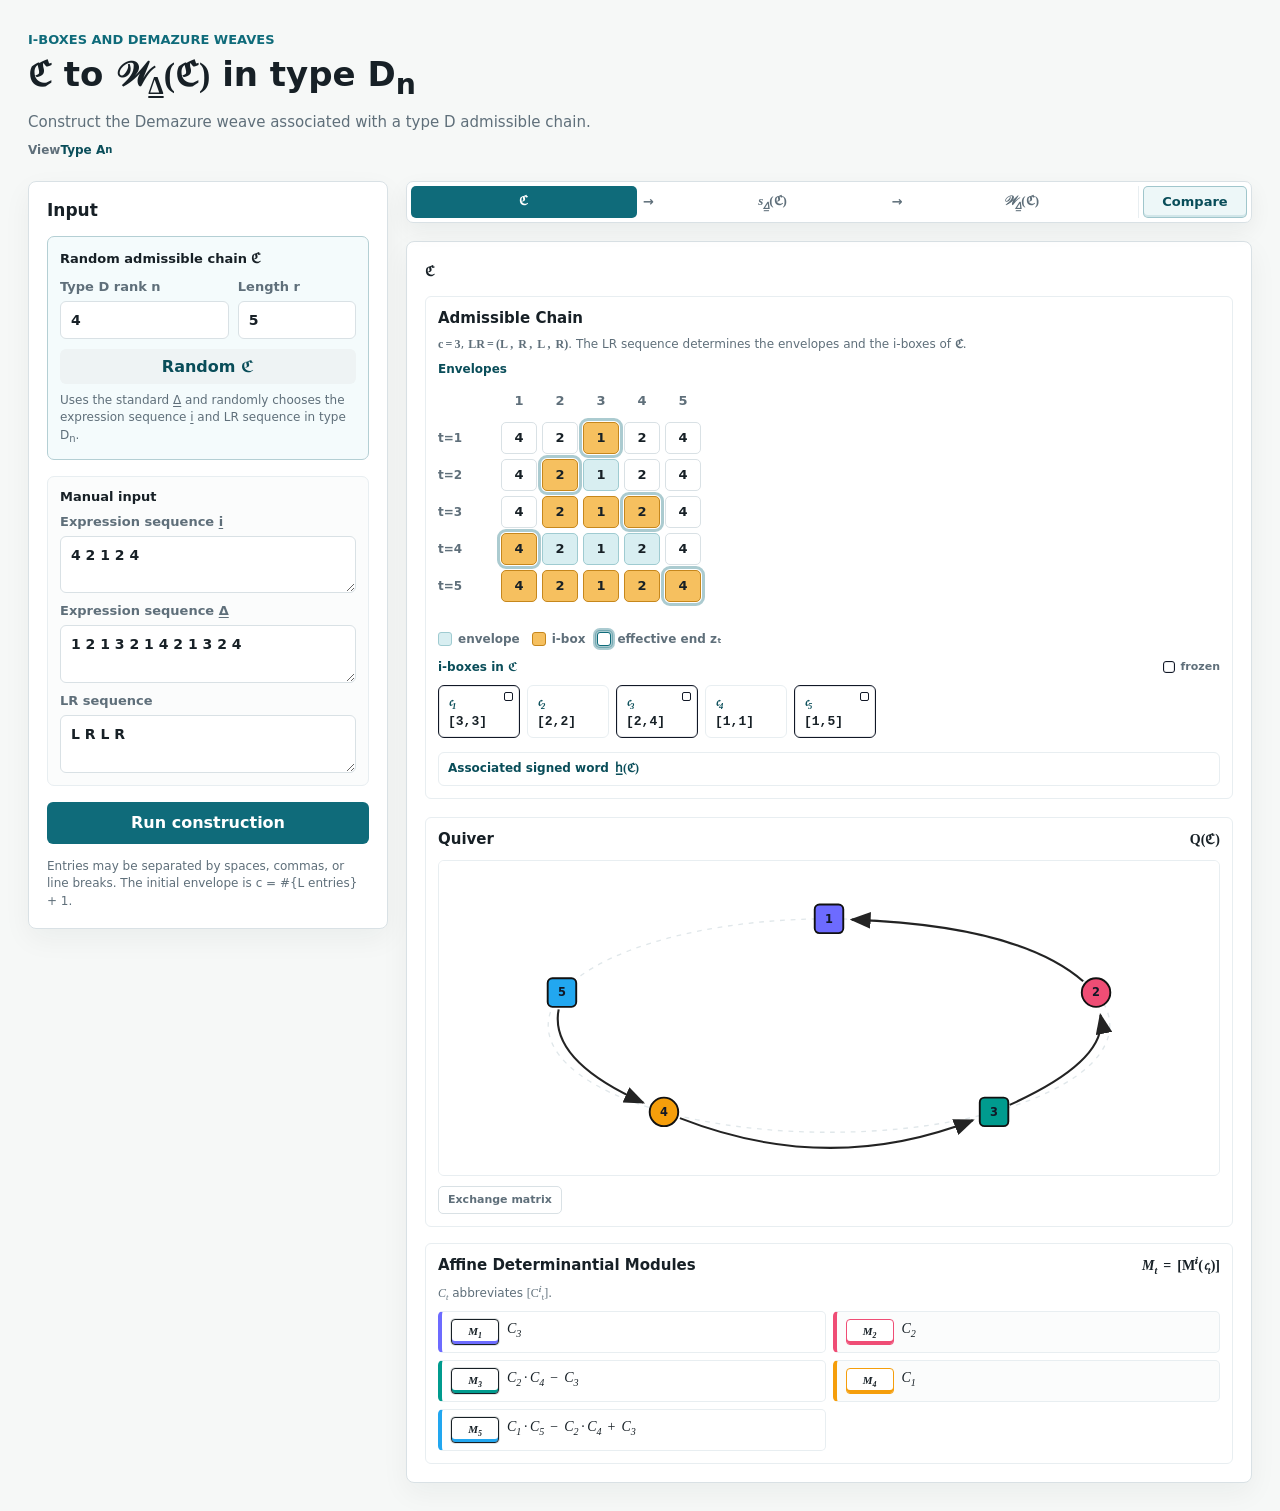
==== commit d259bd9c: "Revert "Add type B visualizer page" This reverts commit 4bc618f90a149d680bebc03e48443ec0e1f3f8a9." ====
--- a/d-experiment.html
+++ b/d-experiment.html
@@ -17,7 +17,6 @@
           </p>
           <div class="page-links">
             <a class="page-link" href="./index.html">Type A<sub>n</sub></a>
-            <a class="page-link" href="./b-experiment.html">Type B<sub>n</sub></a>
           </div>
         </div>
       </header>
--- a/style.css
+++ b/style.css
@@ -764,7 +764,6 @@
 .step-active-whole .step-section:not(.step-whole),
 .step-active-chain .step-section:not(.step-chain),
 .step-active-string .step-section:not(.step-string),
-.step-active-pending .step-section:not(.step-pending),
 .step-active-compare .step-section:not(.step-chain):not(.step-whole) {
   display: none;
 }
@@ -2906,98 +2905,6 @@
   line-height: 1.55;
 }
 
-.b-answer-panel {
-  display: grid;
-  gap: 14px;
-}
-
-.b-summary-grid {
-  display: grid;
-  grid-template-columns: repeat(auto-fit, minmax(180px, 1fr));
-  gap: 10px;
-}
-
-.b-summary-item,
-.b-boundary-word,
-.b-construction-step {
-  border: 1px solid var(--soft-line);
-  border-radius: 8px;
-  background: #fff;
-  padding: 10px 12px;
-}
-
-.b-summary-value {
-  display: block;
-  margin-top: 4px;
-  color: var(--ink);
-  font-family: var(--mono);
-  font-size: .88rem;
-  line-height: 1.45;
-  overflow-wrap: anywhere;
-}
-
-.b-subtitle {
-  color: var(--muted);
-  font-size: .82rem;
-  font-weight: 800;
-  margin-bottom: 8px;
-  text-transform: uppercase;
-}
-
-.b-table-wrap {
-  overflow-x: auto;
-}
-
-.b-data-table {
-  width: 100%;
-  border-collapse: collapse;
-  font-size: .9rem;
-}
-
-.b-data-table th,
-.b-data-table td {
-  border: 1px solid var(--soft-line);
-  padding: 8px 10px;
-  text-align: left;
-  vertical-align: top;
-}
-
-.b-data-table th {
-  color: var(--muted);
-  background: #fff;
-  font-size: .78rem;
-  font-weight: 800;
-  text-transform: uppercase;
-}
-
-.b-cartan-table {
-  width: auto;
-}
-
-.b-cartan-table td {
-  min-width: 34px;
-  text-align: center;
-}
-
-.b-double-string-block {
-  display: block;
-}
-
-.b-construction-steps {
-  display: grid;
-  gap: 10px;
-}
-
-.b-construction-step p {
-  margin: 4px 0 0;
-  color: var(--ink);
-  line-height: 1.5;
-}
-
-.pending-panel .cluster-answer-item {
-  cursor: default;
-}
-
 @media (max-width: 980px) {
   .app-shell {
     padding: 18px;
